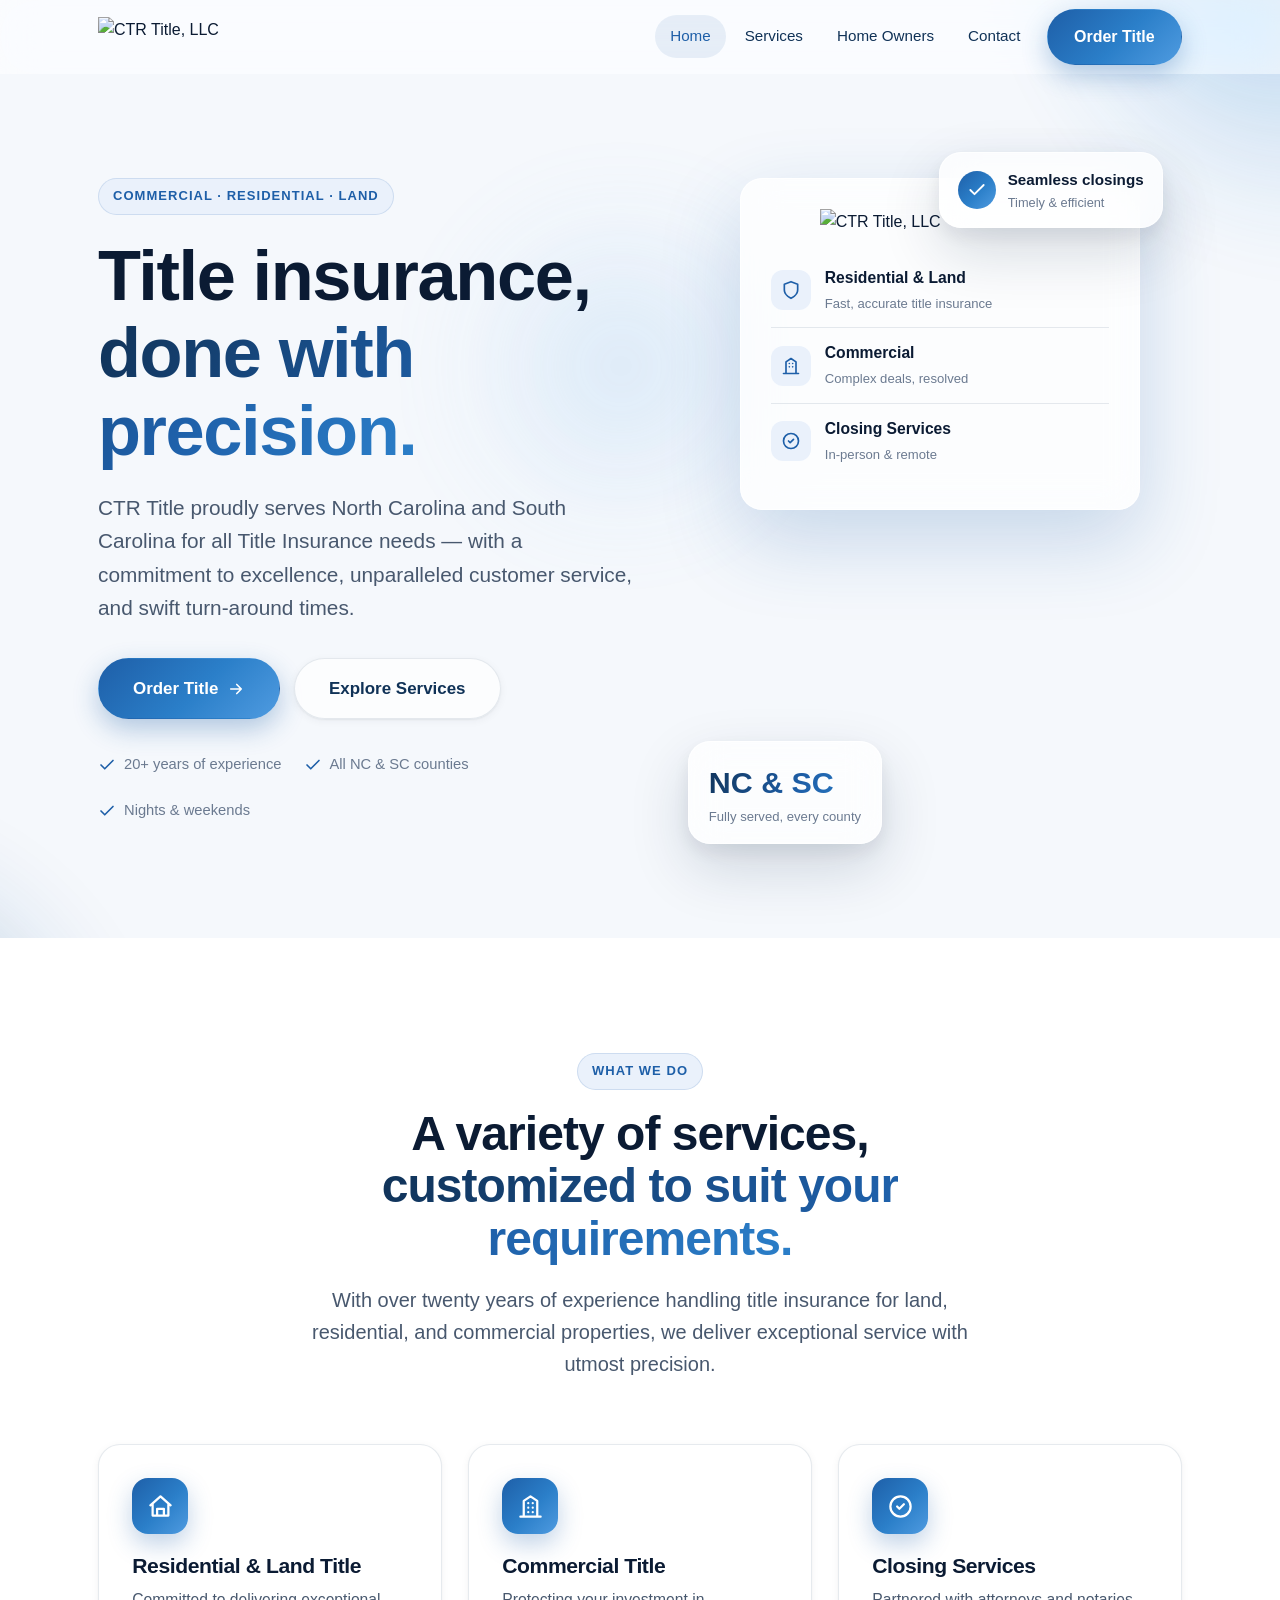
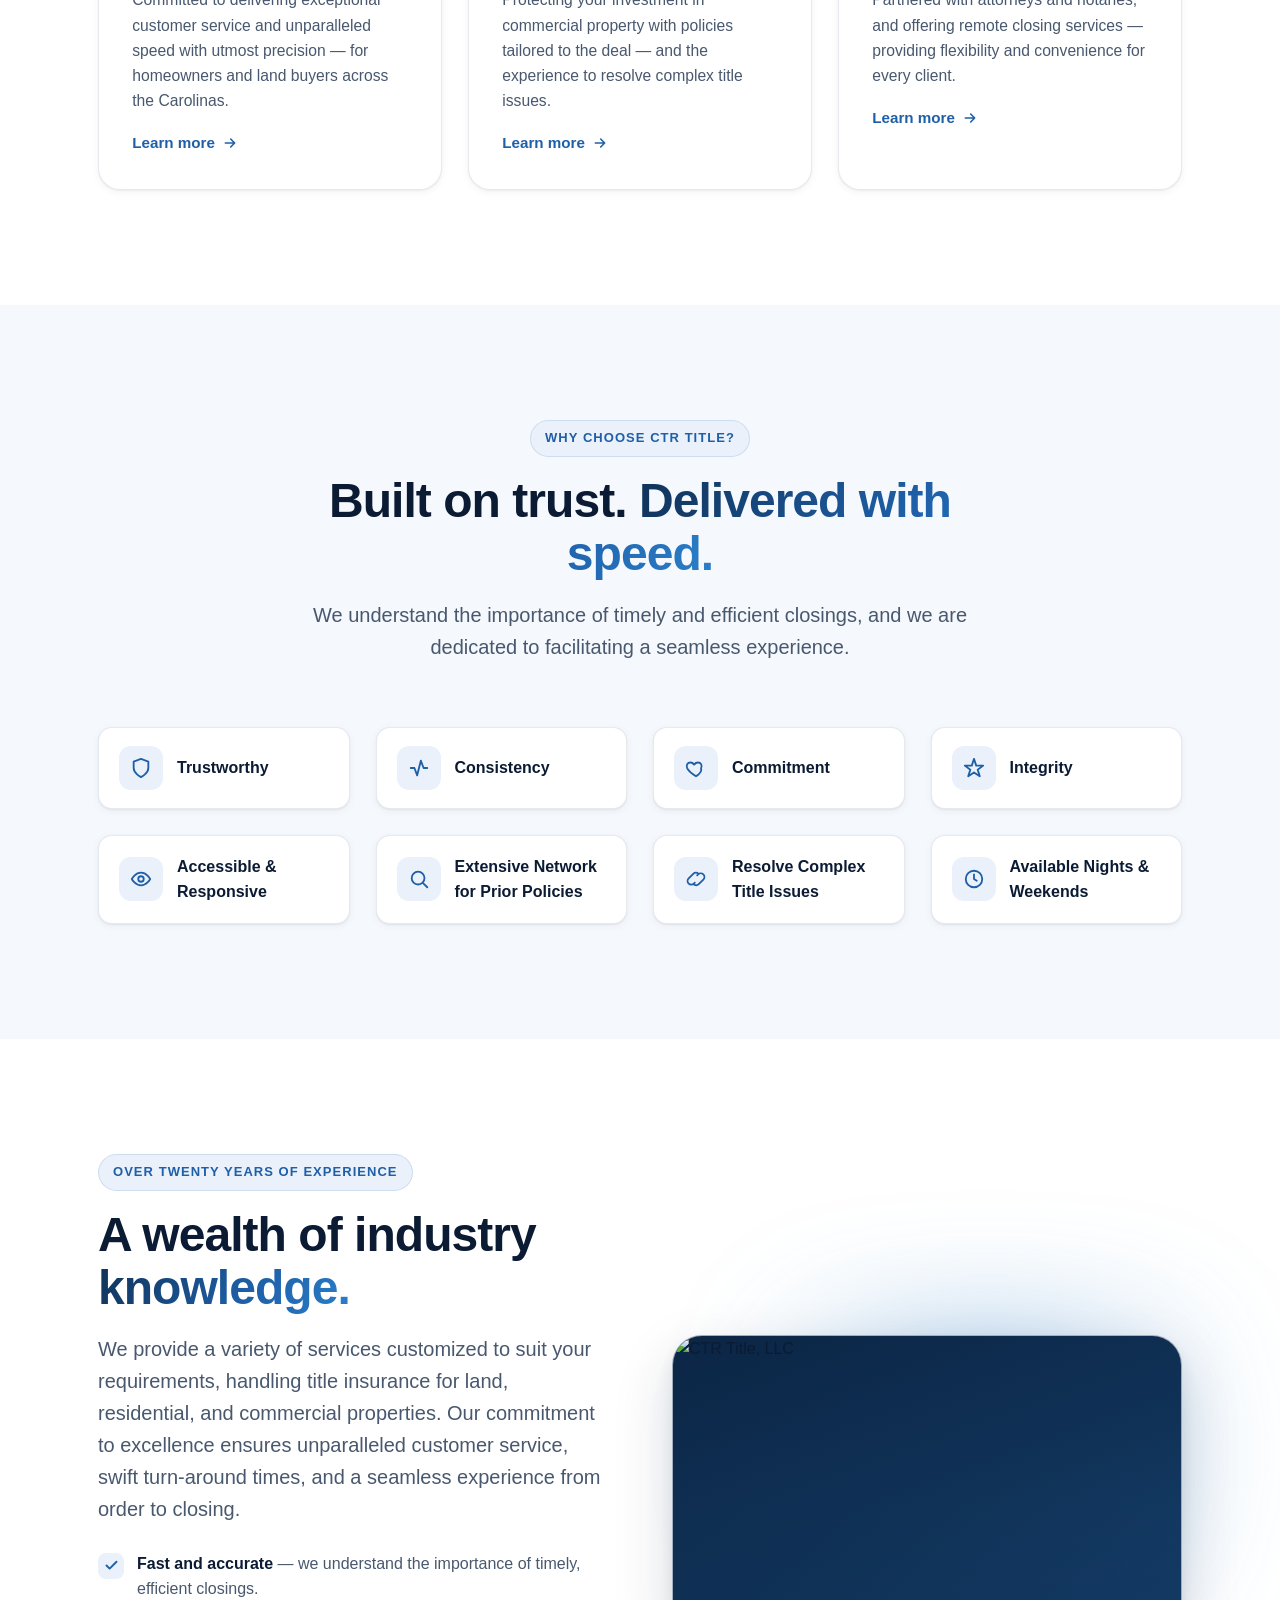
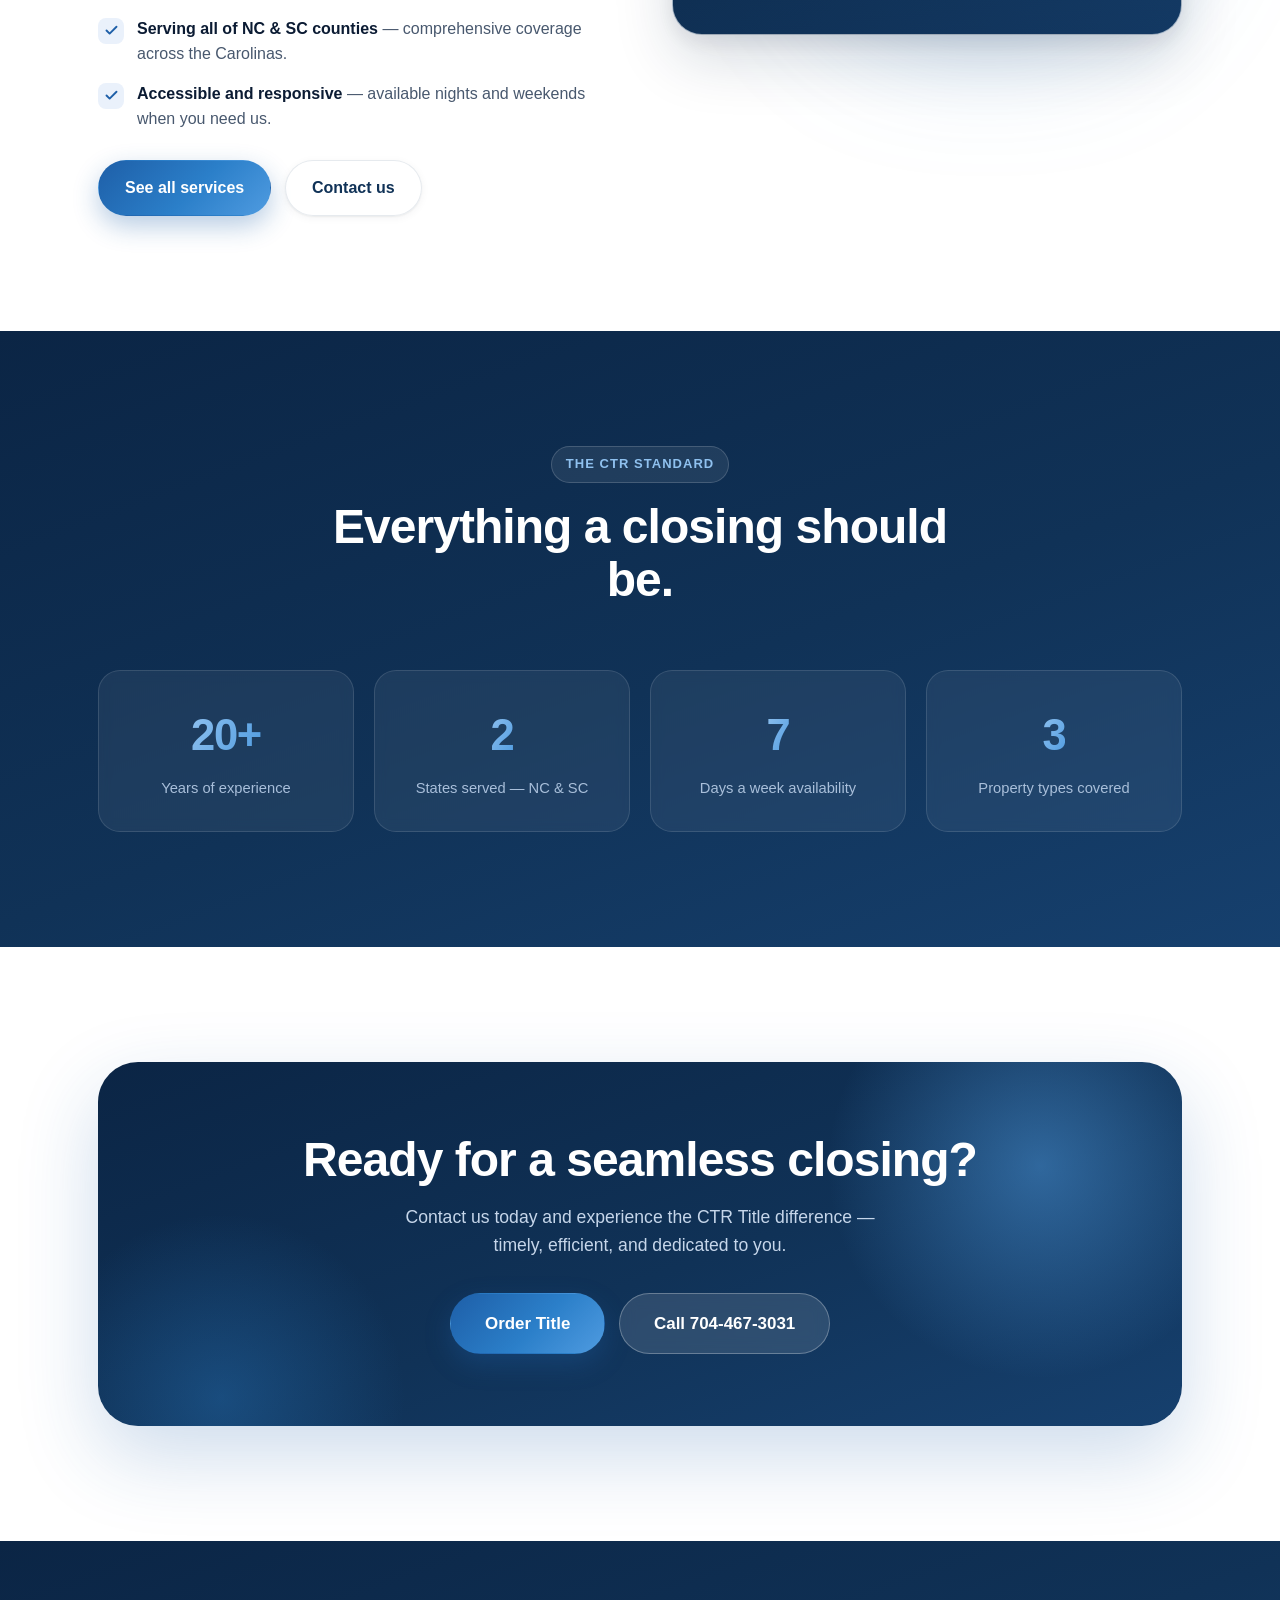
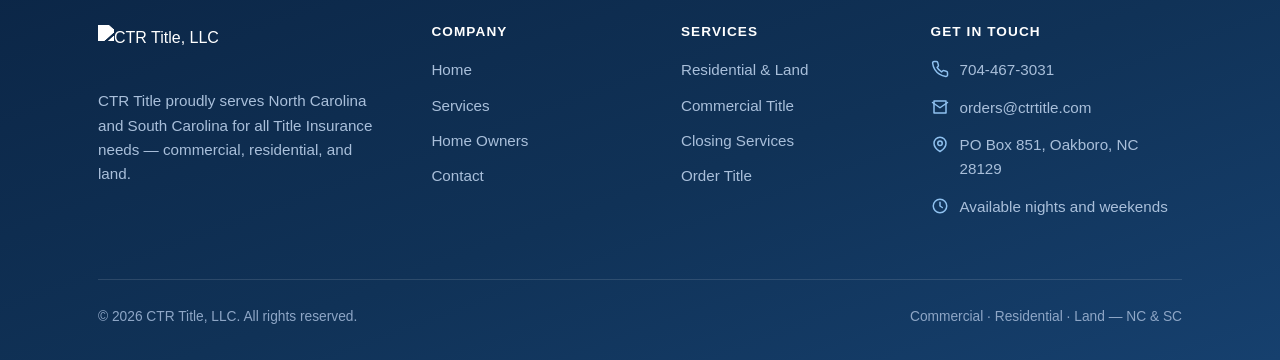
==== index.html @ 590dc1bf "Modern rebuild of CTR Title website — Apple aesthetic, floating dynamic cards" ====
<!DOCTYPE html>
<html lang="en">
<head>
  <meta charset="UTF-8" />
  <meta name="viewport" content="width=device-width, initial-scale=1.0" />
  <title>CTR Title, LLC — Title Insurance for the Carolinas | NC & SC</title>
  <meta name="description" content="CTR Title proudly serves North Carolina and South Carolina for all Title Insurance needs — commercial, residential, and land. Over twenty years of experience, fast and accurate closings." />
  <meta property="og:title" content="CTR Title, LLC — Title Insurance for the Carolinas" />
  <meta property="og:description" content="Commercial, Residential & Land title insurance across NC and SC. Fast, accurate, and available nights and weekends." />
  <link rel="preconnect" href="https://static.wixstatic.com" />
  <link rel="stylesheet" href="assets/css/styles.css" />
  <noscript><style>.reveal{opacity:1!important;transform:none!important}</style></noscript>
  <link rel="icon" href="https://static.wixstatic.com/media/38906d_50b70a878aef4622a2319c4c65500012~mv2.png/v1/crop/x_24,y_0,w_5427,h_2516/fill/w_64,h_64,al_c,q_85,enc_avif,quality_auto/Logo_TRANSPARENT.png" />
</head>
<body>

  <!-- ===== NAV ===== -->
  <header class="nav" id="nav">
    <div class="nav__inner">
      <a class="nav__logo" href="index.html" aria-label="CTR Title home">
        <img src="https://static.wixstatic.com/media/38906d_50b70a878aef4622a2319c4c65500012~mv2.png/v1/crop/x_24,y_0,w_5427,h_2516/fill/w_383,h_177,al_c,q_85,usm_0.66_1.00_0.01,enc_avif,quality_auto/Logo_TRANSPARENT.png" alt="CTR Title, LLC" />
      </a>
      <nav class="nav__links" aria-label="Primary">
        <a class="nav__link active" href="index.html">Home</a>
        <a class="nav__link" href="services.html">Services</a>
        <a class="nav__link" href="home-owners.html">Home Owners</a>
        <a class="nav__link" href="contact.html">Contact</a>
        <a class="btn btn-primary nav__cta" href="contact.html#order">Order Title</a>
      </nav>
      <button class="nav__toggle" aria-label="Menu" aria-expanded="false"><span></span></button>
    </div>
  </header>

  <main>
    <!-- ===== HERO ===== -->
    <section class="hero">
      <div class="hero__bg"></div>
      <div class="hero__mesh"><span class="blob blob--1"></span><span class="blob blob--2"></span><span class="blob blob--3"></span></div>
      <div class="container">
        <div class="hero__grid">
          <div class="hero__content reveal in">
            <span class="eyebrow">Commercial · Residential · Land</span>
            <h1>Title insurance,<br /><span class="gradient-text">done with precision.</span></h1>
            <p class="hero__sub">CTR Title proudly serves North Carolina and South Carolina for all Title Insurance needs — with a commitment to excellence, unparalleled customer service, and swift turn-around times.</p>
            <div class="hero__actions">
              <a class="btn btn-primary btn-lg" href="contact.html#order">Order Title
                <svg class="ico" viewBox="0 0 24 24" fill="none" stroke="currentColor" stroke-width="2.2" stroke-linecap="round" stroke-linejoin="round"><path d="M5 12h14M13 6l6 6-6 6"/></svg>
              </a>
              <a class="btn btn-ghost btn-lg" href="services.html">Explore Services</a>
            </div>
            <div class="hero__trust">
              <span><svg viewBox="0 0 24 24" width="18" height="18" fill="none" stroke="#1e5fa8" stroke-width="2.2" stroke-linecap="round" stroke-linejoin="round"><path d="M20 6 9 17l-5-5"/></svg> 20+ years of experience</span>
              <span><svg viewBox="0 0 24 24" width="18" height="18" fill="none" stroke="#1e5fa8" stroke-width="2.2" stroke-linecap="round" stroke-linejoin="round"><path d="M20 6 9 17l-5-5"/></svg> All NC &amp; SC counties</span>
              <span><svg viewBox="0 0 24 24" width="18" height="18" fill="none" stroke="#1e5fa8" stroke-width="2.2" stroke-linecap="round" stroke-linejoin="round"><path d="M20 6 9 17l-5-5"/></svg> Nights &amp; weekends</span>
            </div>
          </div>

          <div class="hero__visual reveal in" data-delay="2">
            <div class="float-card float-card--main">
              <img class="float-card__logo" src="https://static.wixstatic.com/media/38906d_50b70a878aef4622a2319c4c65500012~mv2.png/v1/crop/x_24,y_0,w_5427,h_2516/fill/w_600,h_278,al_c,q_90,usm_0.66_1.00_0.01,enc_avif,quality_auto/Logo_TRANSPARENT.png" alt="CTR Title, LLC" />
              <div class="float-card__row">
                <span class="ic"><svg viewBox="0 0 24 24" fill="none" stroke="currentColor" stroke-width="2" stroke-linecap="round" stroke-linejoin="round"><path d="M12 22s8-4 8-10V5l-8-3-8 3v7c0 6 8 10 8 10z"/></svg></span>
                <div><b>Residential &amp; Land</b><small>Fast, accurate title insurance</small></div>
              </div>
              <div class="float-card__row">
                <span class="ic"><svg viewBox="0 0 24 24" fill="none" stroke="currentColor" stroke-width="2" stroke-linecap="round" stroke-linejoin="round"><path d="M3 21h18M6 21V7l6-4 6 4v14M10 9h.01M14 9h.01M10 13h.01M14 13h.01"/></svg></span>
                <div><b>Commercial</b><small>Complex deals, resolved</small></div>
              </div>
              <div class="float-card__row">
                <span class="ic"><svg viewBox="0 0 24 24" fill="none" stroke="currentColor" stroke-width="2" stroke-linecap="round" stroke-linejoin="round"><path d="M9 12l2 2 4-4M12 3a9 9 0 100 18 9 9 0 000-18z"/></svg></span>
                <div><b>Closing Services</b><small>In-person &amp; remote</small></div>
              </div>
            </div>
            <div class="float-card float-card--badge">
              <span class="badge-dot"><svg viewBox="0 0 24 24" fill="none" stroke="currentColor" stroke-width="2.2" stroke-linecap="round" stroke-linejoin="round"><path d="M20 6 9 17l-5-5"/></svg></span>
              <div><b>Seamless closings</b><small>Timely &amp; efficient</small></div>
            </div>
            <div class="float-card float-card--stat">
              <div class="stat-num">NC &amp; SC</div>
              <div class="stat-lbl">Fully served, every county</div>
            </div>
          </div>
        </div>
      </div>
    </section>

    <!-- ===== SERVICES PREVIEW ===== -->
    <section class="section" id="services">
      <div class="container">
        <div class="sec-head reveal">
          <span class="eyebrow">What we do</span>
          <h2 class="h-section">A variety of services, <span class="gradient-text">customized to suit your requirements.</span></h2>
          <p class="lede center" style="margin-inline:auto;">With over twenty years of experience handling title insurance for land, residential, and commercial properties, we deliver exceptional service with utmost precision.</p>
        </div>

        <div class="grid grid-3">
          <article class="card reveal" data-delay="1">
            <div class="card__icon"><svg viewBox="0 0 24 24" fill="none" stroke="currentColor" stroke-width="2" stroke-linecap="round" stroke-linejoin="round"><path d="M3 11l9-8 9 8M5 10v10h14V10M9 20v-6h6v6"/></svg></div>
            <h3>Residential &amp; Land Title</h3>
            <p>Committed to delivering exceptional customer service and unparalleled speed with utmost precision — for homeowners and land buyers across the Carolinas.</p>
            <a class="card__link" href="services.html#residential">Learn more <svg viewBox="0 0 24 24" fill="none" stroke="currentColor" stroke-width="2.4" stroke-linecap="round" stroke-linejoin="round"><path d="M5 12h14M13 6l6 6-6 6"/></svg></a>
          </article>

          <article class="card reveal" data-delay="2">
            <div class="card__icon"><svg viewBox="0 0 24 24" fill="none" stroke="currentColor" stroke-width="2" stroke-linecap="round" stroke-linejoin="round"><path d="M3 21h18M6 21V7l6-4 6 4v14M10 9h.01M14 9h.01M10 13h.01M14 13h.01M10 17h.01M14 17h.01"/></svg></div>
            <h3>Commercial Title</h3>
            <p>Protecting your investment in commercial property with policies tailored to the deal — and the experience to resolve complex title issues.</p>
            <a class="card__link" href="services.html#commercial">Learn more <svg viewBox="0 0 24 24" fill="none" stroke="currentColor" stroke-width="2.4" stroke-linecap="round" stroke-linejoin="round"><path d="M5 12h14M13 6l6 6-6 6"/></svg></a>
          </article>

          <article class="card reveal" data-delay="3">
            <div class="card__icon"><svg viewBox="0 0 24 24" fill="none" stroke="currentColor" stroke-width="2" stroke-linecap="round" stroke-linejoin="round"><path d="M9 12l2 2 4-4M12 3a9 9 0 100 18 9 9 0 000-18z"/></svg></div>
            <h3>Closing Services</h3>
            <p>Partnered with attorneys and notaries, and offering remote closing services — providing flexibility and convenience for every client.</p>
            <a class="card__link" href="services.html#closing">Learn more <svg viewBox="0 0 24 24" fill="none" stroke="currentColor" stroke-width="2.4" stroke-linecap="round" stroke-linejoin="round"><path d="M5 12h14M13 6l6 6-6 6"/></svg></a>
          </article>
        </div>
      </div>
    </section>

    <!-- ===== WHY CHOOSE ===== -->
    <section class="section section--tint">
      <div class="container">
        <div class="sec-head reveal">
          <span class="eyebrow">Why choose CTR Title?</span>
          <h2 class="h-section">Built on trust. <span class="gradient-text">Delivered with speed.</span></h2>
          <p class="lede center" style="margin-inline:auto;">We understand the importance of timely and efficient closings, and we are dedicated to facilitating a seamless experience.</p>
        </div>

        <div class="grid grid-4">
          <div class="chip reveal" data-delay="1"><span class="ic"><svg viewBox="0 0 24 24" fill="none" stroke="currentColor" stroke-width="2" stroke-linecap="round" stroke-linejoin="round"><path d="M12 22s8-4 8-10V5l-8-3-8 3v7c0 6 8 10 8 10z"/></svg></span><b>Trustworthy</b></div>
          <div class="chip reveal" data-delay="1"><span class="ic"><svg viewBox="0 0 24 24" fill="none" stroke="currentColor" stroke-width="2" stroke-linecap="round" stroke-linejoin="round"><path d="M3 12h4l3 8 4-16 3 8h4"/></svg></span><b>Consistency</b></div>
          <div class="chip reveal" data-delay="2"><span class="ic"><svg viewBox="0 0 24 24" fill="none" stroke="currentColor" stroke-width="2" stroke-linecap="round" stroke-linejoin="round"><path d="M12 21s-7-4.35-9.5-8.5C.9 9.5 2.4 6 6 6c2 0 3.2 1.2 4 2.3C10.8 7.2 12 6 14 6c3.6 0 5.1 3.5 3.5 6.5C19 16.65 12 21 12 21z"/></svg></span><b>Commitment</b></div>
          <div class="chip reveal" data-delay="2"><span class="ic"><svg viewBox="0 0 24 24" fill="none" stroke="currentColor" stroke-width="2" stroke-linecap="round" stroke-linejoin="round"><path d="M12 2l2.4 7.4H22l-6 4.4 2.3 7.2L12 16.8 5.7 21l2.3-7.2-6-4.4h7.6z"/></svg></span><b>Integrity</b></div>
          <div class="chip reveal" data-delay="1"><span class="ic"><svg viewBox="0 0 24 24" fill="none" stroke="currentColor" stroke-width="2" stroke-linecap="round" stroke-linejoin="round"><path d="M22 12s-3.5 7-10 7-10-7-10-7 3.5-7 10-7 10 7 10 7z"/><circle cx="12" cy="12" r="3"/></svg></span><b>Accessible &amp; Responsive</b></div>
          <div class="chip reveal" data-delay="2"><span class="ic"><svg viewBox="0 0 24 24" fill="none" stroke="currentColor" stroke-width="2" stroke-linecap="round" stroke-linejoin="round"><circle cx="11" cy="11" r="7"/><path d="M21 21l-4.3-4.3"/></svg></span><b>Extensive Network for Prior Policies</b></div>
          <div class="chip reveal" data-delay="3"><span class="ic"><svg viewBox="0 0 24 24" fill="none" stroke="currentColor" stroke-width="2" stroke-linecap="round" stroke-linejoin="round"><path d="M14.7 6.3a4 4 0 00-5.7 0L4 11.3a4 4 0 005.7 5.7l1-1M9.3 17.7a4 4 0 005.7 0l5-5a4 4 0 00-5.7-5.7l-1 1"/></svg></span><b>Resolve Complex Title Issues</b></div>
          <div class="chip reveal" data-delay="3"><span class="ic"><svg viewBox="0 0 24 24" fill="none" stroke="currentColor" stroke-width="2" stroke-linecap="round" stroke-linejoin="round"><circle cx="12" cy="12" r="9"/><path d="M12 7v5l3 2"/></svg></span><b>Available Nights &amp; Weekends</b></div>
        </div>
      </div>
    </section>

    <!-- ===== EXPERIENCE SPLIT ===== -->
    <section class="section">
      <div class="container">
        <div class="split">
          <div class="split__content reveal">
            <span class="eyebrow">Over twenty years of experience</span>
            <h2 class="h-section" style="margin-top:18px;">A wealth of industry <span class="gradient-text">knowledge.</span></h2>
            <p class="lede" style="margin-top:18px;">We provide a variety of services customized to suit your requirements, handling title insurance for land, residential, and commercial properties. Our commitment to excellence ensures unparalleled customer service, swift turn-around times, and a seamless experience from order to closing.</p>
            <ul class="feature-list">
              <li><span class="tick"><svg viewBox="0 0 24 24" fill="none" stroke="currentColor" stroke-width="3" stroke-linecap="round" stroke-linejoin="round"><path d="M20 6 9 17l-5-5"/></svg></span><span><b>Fast and accurate</b> — we understand the importance of timely, efficient closings.</span></li>
              <li><span class="tick"><svg viewBox="0 0 24 24" fill="none" stroke="currentColor" stroke-width="3" stroke-linecap="round" stroke-linejoin="round"><path d="M20 6 9 17l-5-5"/></svg></span><span><b>Serving all of NC &amp; SC counties</b> — comprehensive coverage across the Carolinas.</span></li>
              <li><span class="tick"><svg viewBox="0 0 24 24" fill="none" stroke="currentColor" stroke-width="3" stroke-linecap="round" stroke-linejoin="round"><path d="M20 6 9 17l-5-5"/></svg></span><span><b>Accessible and responsive</b> — available nights and weekends when you need us.</span></li>
            </ul>
            <div class="hero__actions" style="margin-top:28px;">
              <a class="btn btn-primary" href="services.html">See all services</a>
              <a class="btn btn-ghost" href="contact.html">Contact us</a>
            </div>
          </div>
          <div class="split__media reveal" data-delay="2">
            <span class="media-glow"></span>
            <div class="media-frame">
              <img src="https://static.wixstatic.com/media/38906d_45d6a833ea03443b9d990a8936c2ddae~mv2.jpg/v1/fill/w_900,h_640,al_c,q_85,usm_0.66_1.00_0.01,enc_avif,quality_auto/CRT%20(Letter)_edited.jpg" alt="CTR Title, LLC" loading="lazy" />
            </div>
          </div>
        </div>
      </div>
    </section>

    <!-- ===== STATS (navy) ===== -->
    <section class="section section--navy">
      <div class="container">
        <div class="sec-head reveal" style="max-width:640px;">
          <span class="eyebrow">The CTR standard</span>
          <h2 class="h-section" style="color:#fff;">Everything a closing should be.</h2>
        </div>
        <div class="stats">
          <div class="stat reveal" data-delay="1"><div class="n"><span class="accent">20+</span></div><div class="l">Years of experience</div></div>
          <div class="stat reveal" data-delay="2"><div class="n"><span class="accent">2</span></div><div class="l">States served — NC &amp; SC</div></div>
          <div class="stat reveal" data-delay="3"><div class="n"><span class="accent">7</span></div><div class="l">Days a week availability</div></div>
          <div class="stat reveal" data-delay="4"><div class="n"><span class="accent">3</span></div><div class="l">Property types covered</div></div>
        </div>
      </div>
    </section>

    <!-- ===== CTA ===== -->
    <section class="section cta-band">
      <div class="container">
        <div class="cta-inner reveal">
          <h2>Ready for a seamless closing?</h2>
          <p>Contact us today and experience the CTR Title difference — timely, efficient, and dedicated to you.</p>
          <div class="hero__actions">
            <a class="btn btn-primary btn-lg" href="contact.html#order">Order Title</a>
            <a class="btn btn-light btn-lg" href="tel:7044673031">Call 704-467-3031</a>
          </div>
        </div>
      </div>
    </section>
  </main>

  <!-- ===== FOOTER ===== -->
  <footer class="footer">
    <div class="container">
      <div class="footer__grid">
        <div>
          <div class="footer__logo"><img src="https://static.wixstatic.com/media/38906d_50b70a878aef4622a2319c4c65500012~mv2.png/v1/crop/x_24,y_0,w_5427,h_2516/fill/w_383,h_177,al_c,q_85,usm_0.66_1.00_0.01,enc_avif,quality_auto/Logo_TRANSPARENT.png" alt="CTR Title, LLC" /></div>
          <p>CTR Title proudly serves North Carolina and South Carolina for all Title Insurance needs — commercial, residential, and land.</p>
        </div>
        <div>
          <h4>Company</h4>
          <div class="footer__links">
            <a href="index.html">Home</a>
            <a href="services.html">Services</a>
            <a href="home-owners.html">Home Owners</a>
            <a href="contact.html">Contact</a>
          </div>
        </div>
        <div>
          <h4>Services</h4>
          <div class="footer__links">
            <a href="services.html#residential">Residential &amp; Land</a>
            <a href="services.html#commercial">Commercial Title</a>
            <a href="services.html#closing">Closing Services</a>
            <a href="contact.html#order">Order Title</a>
          </div>
        </div>
        <div>
          <h4>Get in touch</h4>
          <div class="footer__contact">
            <a href="tel:7044673031"><svg viewBox="0 0 24 24" fill="none" stroke="currentColor" stroke-width="2" stroke-linecap="round" stroke-linejoin="round"><path d="M22 16.9v3a2 2 0 01-2.2 2 19.8 19.8 0 01-8.6-3 19.5 19.5 0 01-6-6 19.8 19.8 0 01-3-8.6A2 2 0 014.1 2h3a2 2 0 012 1.7c.1 1 .4 1.9.7 2.8a2 2 0 01-.5 2.1L8.1 9.9a16 16 0 006 6l1.3-1.2a2 2 0 012.1-.5c.9.3 1.8.6 2.8.7a2 2 0 011.7 2z"/></svg> 704-467-3031</a>
            <a href="mailto:orders@ctrtitle.com"><svg viewBox="0 0 24 24" fill="none" stroke="currentColor" stroke-width="2" stroke-linecap="round" stroke-linejoin="round"><path d="M4 4h16v16H4z"/><path d="m22 6-10 7L2 6"/></svg> orders@ctrtitle.com</a>
            <span><svg viewBox="0 0 24 24" fill="none" stroke="currentColor" stroke-width="2" stroke-linecap="round" stroke-linejoin="round"><path d="M12 22s8-4.5 8-11a8 8 0 10-16 0c0 6.5 8 11 8 11z"/><circle cx="12" cy="11" r="3"/></svg> PO Box 851, Oakboro, NC 28129</span>
            <span><svg viewBox="0 0 24 24" fill="none" stroke="currentColor" stroke-width="2" stroke-linecap="round" stroke-linejoin="round"><circle cx="12" cy="12" r="9"/><path d="M12 7v5l3 2"/></svg> Available nights and weekends</span>
          </div>
        </div>
      </div>
      <div class="footer__bottom">
        <span>© <span id="year">2026</span> CTR Title, LLC. All rights reserved.</span>
        <span>Commercial · Residential · Land — NC &amp; SC</span>
      </div>
    </div>
  </footer>

  <script src="assets/js/main.js"></script>
</body>
</html>
---- assets/css/styles.css ----
/* ===================================================================
   CTR Title, LLC — Modern Rebuild
   Design system: Apple-inspired, floating dynamic cards, glassmorphism
   Brand: Navy + Blue (faithful to CTR Title logo)
   =================================================================== */

/* ---------- Design Tokens ---------- */
:root {
  /* Brand palette */
  --navy-900: #081b34;
  --navy-800: #0b2545;
  --navy-700: #103257;
  --navy-600: #16406e;
  --blue-600: #1e5fa8;
  --blue-500: #2b7fc9;
  --blue-400: #4f9be0;
  --blue-300: #8fc1ef;

  --ink: #0b1b33;
  --slate: #48586e;
  --slate-light: #6b7a90;
  --mist: #eaf1fb;
  --cloud: #f5f8fc;
  --white: #ffffff;
  --line: rgba(16, 50, 87, 0.10);

  /* Gradients */
  --grad-brand: linear-gradient(135deg, #1e5fa8 0%, #2b7fc9 55%, #4f9be0 100%);
  --grad-navy: linear-gradient(160deg, #0b2545 0%, #103257 55%, #16406e 100%);
  --grad-text: linear-gradient(120deg, #103257 0%, #1e5fa8 60%, #2b7fc9 100%);

  /* Elevation (soft, Apple-like) */
  --shadow-sm: 0 1px 2px rgba(11, 27, 51, 0.06), 0 2px 8px rgba(11, 27, 51, 0.05);
  --shadow-md: 0 8px 24px rgba(11, 37, 69, 0.10), 0 2px 6px rgba(11, 37, 69, 0.06);
  --shadow-lg: 0 24px 60px rgba(11, 37, 69, 0.16), 0 8px 20px rgba(11, 37, 69, 0.08);
  --shadow-glow: 0 30px 80px rgba(30, 95, 168, 0.22);

  /* Geometry */
  --radius-sm: 14px;
  --radius: 22px;
  --radius-lg: 30px;
  --radius-xl: 40px;

  /* Layout */
  --maxw: 1180px;
  --gutter: clamp(20px, 5vw, 48px);

  /* Type */
  --font-sans: -apple-system, BlinkMacSystemFont, "Inter", "Segoe UI", Roboto,
    Helvetica, Arial, sans-serif;

  --ease: cubic-bezier(0.22, 1, 0.36, 1);
  --nav-h: 74px;
}

/* ---------- Reset ---------- */
*, *::before, *::after { box-sizing: border-box; }
html { scroll-behavior: smooth; -webkit-text-size-adjust: 100%; }
body {
  margin: 0;
  font-family: var(--font-sans);
  color: var(--ink);
  background: var(--white);
  line-height: 1.6;
  -webkit-font-smoothing: antialiased;
  text-rendering: optimizeLegibility;
  overflow-x: hidden;
}
img { max-width: 100%; display: block; }
a { color: inherit; text-decoration: none; }
button { font-family: inherit; cursor: pointer; }
h1, h2, h3, h4 { line-height: 1.1; letter-spacing: -0.02em; margin: 0; color: var(--ink); }
p { margin: 0; }
ul { margin: 0; padding: 0; list-style: none; }

/* ---------- Layout helpers ---------- */
.container { width: 100%; max-width: var(--maxw); margin: 0 auto; padding-inline: var(--gutter); }
.section { padding: clamp(64px, 9vw, 120px) 0; position: relative; }
.section--tint { background: var(--cloud); }
.section--navy { background: var(--grad-navy); color: #eaf1fb; }
.center { text-align: center; }

.eyebrow {
  display: inline-flex; align-items: center; gap: 8px;
  font-size: 13px; font-weight: 600; letter-spacing: 0.08em;
  text-transform: uppercase; color: var(--blue-600);
  background: var(--mist); border: 1px solid rgba(30, 95, 168, 0.14);
  padding: 7px 14px; border-radius: 100px;
}
.section--navy .eyebrow { color: var(--blue-300); background: rgba(255,255,255,0.08); border-color: rgba(255,255,255,0.16); }

.h-display { font-size: clamp(2.4rem, 6vw, 4rem); font-weight: 700; }
.h-section { font-size: clamp(2rem, 4.4vw, 3rem); font-weight: 700; }
.lede { font-size: clamp(1.05rem, 1.6vw, 1.25rem); color: var(--slate); max-width: 60ch; }
.section--navy .lede { color: #c6d6ea; }

.gradient-text {
  background: var(--grad-text); -webkit-background-clip: text;
  background-clip: text; -webkit-text-fill-color: transparent; color: transparent;
}

/* ---------- Buttons ---------- */
.btn {
  display: inline-flex; align-items: center; justify-content: center; gap: 9px;
  font-weight: 600; font-size: 1rem; padding: 14px 26px; border-radius: 100px;
  border: 1px solid transparent; transition: transform .35s var(--ease), box-shadow .35s var(--ease), background .3s, color .3s;
  will-change: transform;
}
.btn:hover { transform: translateY(-2px); }
.btn:active { transform: translateY(0); }
.btn-primary { background: var(--grad-brand); color: #fff; box-shadow: 0 10px 26px rgba(30,95,168,0.32); }
.btn-primary:hover { box-shadow: 0 16px 40px rgba(30,95,168,0.42); }
.btn-ghost { background: rgba(255,255,255,0.7); color: var(--navy-700); border-color: var(--line); box-shadow: var(--shadow-sm); }
.btn-ghost:hover { background: #fff; box-shadow: var(--shadow-md); }
.btn-light { background: rgba(255,255,255,0.12); color: #fff; border-color: rgba(255,255,255,0.28); backdrop-filter: blur(8px); }
.btn-light:hover { background: rgba(255,255,255,0.2); }
.btn-lg { padding: 16px 34px; font-size: 1.06rem; }
.btn .ico { width: 18px; height: 18px; }

/* ---------- Navigation (glassmorphism) ---------- */
.nav {
  position: fixed; top: 0; left: 0; right: 0; z-index: 100;
  height: var(--nav-h); display: flex; align-items: center;
  transition: background .4s var(--ease), box-shadow .4s var(--ease), border-color .4s;
  background: rgba(255,255,255,0.55);
  backdrop-filter: saturate(180%) blur(20px);
  -webkit-backdrop-filter: saturate(180%) blur(20px);
  border-bottom: 1px solid transparent;
}
.nav.scrolled {
  background: rgba(255,255,255,0.82);
  border-bottom-color: var(--line);
  box-shadow: 0 4px 30px rgba(11,37,69,0.06);
}
.nav__inner { width: 100%; max-width: var(--maxw); margin: 0 auto; padding-inline: var(--gutter);
  display: flex; align-items: center; justify-content: space-between; }
.nav__logo { display: flex; align-items: center; gap: 10px; }
.nav__logo img { height: 40px; width: auto; }
.nav__links { display: flex; align-items: center; gap: 4px; }
.nav__link {
  position: relative; font-size: 0.95rem; font-weight: 500; color: var(--navy-700);
  padding: 9px 15px; border-radius: 100px; transition: color .25s, background .25s;
}
.nav__link:hover { color: var(--blue-600); background: rgba(30,95,168,0.07); }
.nav__link.active { color: var(--blue-600); background: rgba(30,95,168,0.09); }
.nav__cta { margin-left: 8px; }
.nav__toggle { display: none; background: none; border: none; width: 42px; height: 42px;
  border-radius: 12px; align-items: center; justify-content: center; }
.nav__toggle span { display: block; width: 22px; height: 2px; background: var(--navy-700);
  border-radius: 2px; position: relative; transition: transform .3s var(--ease), opacity .3s; }
.nav__toggle span::before, .nav__toggle span::after { content: ""; position: absolute; left: 0;
  width: 22px; height: 2px; background: var(--navy-700); border-radius: 2px; transition: transform .3s var(--ease); }
.nav__toggle span::before { top: -7px; }
.nav__toggle span::after { top: 7px; }
body.menu-open .nav__toggle span { background: transparent; }
body.menu-open .nav__toggle span::before { transform: translateY(7px) rotate(45deg); }
body.menu-open .nav__toggle span::after { transform: translateY(-7px) rotate(-45deg); }

/* ---------- Hero ---------- */
.hero { position: relative; padding-top: calc(var(--nav-h) + clamp(48px, 9vw, 104px));
  padding-bottom: clamp(60px, 9vw, 120px); overflow: hidden; }
.hero__bg { position: absolute; inset: 0; z-index: -2; background: var(--cloud); }
.hero__mesh { position: absolute; inset: -20%; z-index: -1; filter: blur(60px); opacity: .9; }
.blob { position: absolute; border-radius: 50%; }
.blob--1 { width: 46vw; height: 46vw; max-width: 620px; max-height: 620px; top: -14%; right: -8%;
  background: radial-gradient(circle at 30% 30%, rgba(79,155,224,0.55), rgba(43,127,201,0.15) 60%, transparent 72%); animation: float1 18s var(--ease) infinite; }
.blob--2 { width: 40vw; height: 40vw; max-width: 520px; max-height: 520px; bottom: -20%; left: -10%;
  background: radial-gradient(circle at 60% 40%, rgba(30,95,168,0.42), rgba(16,50,87,0.12) 60%, transparent 72%); animation: float2 22s var(--ease) infinite; }
.blob--3 { width: 26vw; height: 26vw; max-width: 320px; max-height: 320px; top: 30%; left: 40%;
  background: radial-gradient(circle at 50% 50%, rgba(143,193,239,0.4), transparent 70%); animation: float1 26s var(--ease) infinite reverse; }
@keyframes float1 { 0%,100%{transform:translate(0,0) scale(1)} 50%{transform:translate(-30px,26px) scale(1.06)} }
@keyframes float2 { 0%,100%{transform:translate(0,0) scale(1)} 50%{transform:translate(34px,-22px) scale(1.08)} }

.hero__grid { display: grid; grid-template-columns: 1.05fr 0.95fr; gap: clamp(32px, 5vw, 64px); align-items: center; }
.hero__content { max-width: 640px; }
.hero h1 { font-size: clamp(2.6rem, 6.4vw, 4.4rem); font-weight: 700; margin: 22px 0 0; }
.hero__sub { margin-top: 22px; font-size: clamp(1.08rem, 1.7vw, 1.3rem); color: var(--slate); max-width: 52ch; }
.hero__actions { margin-top: 34px; display: flex; flex-wrap: wrap; gap: 14px; }
.hero__trust { margin-top: 34px; display: flex; flex-wrap: wrap; gap: 22px; align-items: center; color: var(--slate-light); font-size: 0.92rem; }
.hero__trust span { display: inline-flex; align-items: center; gap: 8px; font-weight: 500; }

/* Floating hero card cluster */
.hero__visual { position: relative; height: 100%; min-height: 380px; }
.float-card {
  position: absolute; background: rgba(255,255,255,0.72);
  backdrop-filter: blur(18px); -webkit-backdrop-filter: blur(18px);
  border: 1px solid rgba(255,255,255,0.7); border-radius: var(--radius);
  box-shadow: var(--shadow-lg); padding: 20px 22px;
}
.float-card--main { position: relative; margin: 0 auto; width: min(100%, 400px); padding: 30px;
  box-shadow: var(--shadow-glow); animation: bob 7s var(--ease) infinite; }
.float-card--badge { top: -26px; right: 4%; display: flex; align-items: center; gap: 12px;
  padding: 14px 18px; animation: bob 6s var(--ease) infinite; }
.float-card--stat { bottom: -22px; left: -2%; padding: 16px 20px; animation: bob 8s var(--ease) infinite 1s; }
@keyframes bob { 0%,100%{transform:translateY(0)} 50%{transform:translateY(-12px)} }

.float-card__logo { width: 100%; max-width: 240px; margin: 0 auto 18px; }
.float-card__row { display: flex; align-items: center; gap: 14px; padding: 12px 0; border-bottom: 1px solid var(--line); }
.float-card__row:last-child { border-bottom: none; }
.float-card__row .ic { width: 40px; height: 40px; border-radius: 12px; display: grid; place-items: center;
  background: var(--mist); color: var(--blue-600); flex: none; }
.float-card__row .ic svg { width: 20px; height: 20px; }
.float-card__row b { display: block; font-size: 0.98rem; color: var(--ink); }
.float-card__row small { color: var(--slate-light); font-size: 0.82rem; }
.badge-dot { width: 38px; height: 38px; border-radius: 50%; background: var(--grad-brand);
  display: grid; place-items: center; color: #fff; }
.badge-dot svg { width: 20px; height: 20px; }
.float-card--badge b { font-size: 0.95rem; }
.float-card--badge small { display: block; color: var(--slate-light); font-size: 0.8rem; }
.stat-num { font-size: 1.9rem; font-weight: 700; background: var(--grad-text);
  -webkit-background-clip: text; background-clip: text; -webkit-text-fill-color: transparent; }
.stat-lbl { font-size: 0.82rem; color: var(--slate-light); font-weight: 500; }

/* ---------- Section header ---------- */
.sec-head { max-width: 720px; margin: 0 auto clamp(40px, 6vw, 64px); text-align: center; }
.sec-head .eyebrow { margin-bottom: 18px; }
.sec-head h2 { margin-bottom: 18px; }

/* ---------- Card grid / floating dynamic cards ---------- */
.grid { display: grid; gap: clamp(18px, 2.4vw, 26px); }
.grid-2 { grid-template-columns: repeat(2, 1fr); }
.grid-3 { grid-template-columns: repeat(3, 1fr); }
.grid-4 { grid-template-columns: repeat(4, 1fr); }

.card {
  position: relative; background: var(--white); border: 1px solid var(--line);
  border-radius: var(--radius); padding: clamp(24px, 2.6vw, 34px);
  box-shadow: var(--shadow-sm); overflow: hidden;
  transition: transform .5s var(--ease), box-shadow .5s var(--ease), border-color .5s;
  transform-style: preserve-3d;
}
.card::before {
  content: ""; position: absolute; inset: 0; border-radius: inherit; padding: 1px;
  background: linear-gradient(140deg, rgba(79,155,224,0.5), rgba(255,255,255,0) 45%);
  -webkit-mask: linear-gradient(#000 0 0) content-box, linear-gradient(#000 0 0);
  -webkit-mask-composite: xor; mask-composite: exclude; opacity: 0; transition: opacity .5s;
}
.card::after {
  content: ""; position: absolute; width: 300px; height: 300px; border-radius: 50%;
  background: radial-gradient(circle, rgba(79,155,224,0.16), transparent 65%);
  top: var(--my, 50%); left: var(--mx, 50%); transform: translate(-50%,-50%);
  opacity: 0; transition: opacity .4s; pointer-events: none;
}
.card:hover { transform: translateY(-8px); box-shadow: var(--shadow-lg); border-color: rgba(79,155,224,0.35); }
.card:hover::before { opacity: 1; }
.card:hover::after { opacity: 1; }

.card__icon { width: 56px; height: 56px; border-radius: 16px; display: grid; place-items: center;
  background: var(--grad-brand); color: #fff; margin-bottom: 20px; box-shadow: 0 10px 24px rgba(30,95,168,0.28); }
.card__icon svg { width: 27px; height: 27px; }
.card h3 { font-size: 1.32rem; margin-bottom: 10px; }
.card p { color: var(--slate); font-size: 0.98rem; }
.card__link { margin-top: 18px; display: inline-flex; align-items: center; gap: 7px;
  color: var(--blue-600); font-weight: 600; font-size: 0.95rem; }
.card__link svg { width: 16px; height: 16px; transition: transform .3s var(--ease); }
.card:hover .card__link svg { transform: translateX(4px); }

/* Value chips (Why choose) */
.chip {
  display: flex; align-items: center; gap: 14px; padding: 18px 20px;
  background: var(--white); border: 1px solid var(--line); border-radius: var(--radius-sm);
  box-shadow: var(--shadow-sm); transition: transform .4s var(--ease), box-shadow .4s var(--ease);
}
.chip:hover { transform: translateY(-5px); box-shadow: var(--shadow-md); }
.chip .ic { width: 44px; height: 44px; border-radius: 12px; flex: none; display: grid; place-items: center;
  background: var(--mist); color: var(--blue-600); }
.chip .ic svg { width: 22px; height: 22px; }
.chip b { font-size: 1rem; font-weight: 600; color: var(--ink); }

/* Feature split */
.split { display: grid; grid-template-columns: 1fr 1fr; gap: clamp(32px, 5vw, 68px); align-items: center; }
.split__media { position: relative; }
.media-frame {
  border-radius: var(--radius-lg); overflow: hidden; box-shadow: var(--shadow-lg);
  border: 1px solid rgba(255,255,255,0.6); position: relative;
  background: var(--grad-navy); min-height: 300px;
}
.media-frame img { width: 100%; height: 100%; object-fit: cover; }
.media-frame::after { content: ""; position: absolute; inset: 0;
  background: linear-gradient(180deg, transparent 55%, rgba(11,37,69,0.28)); }
.media-glow { position: absolute; inset: -14% -10% -18% -10%; z-index: -1; filter: blur(50px);
  background: radial-gradient(circle at 60% 40%, rgba(43,127,201,0.4), transparent 62%); }

.feature-list { display: grid; gap: 14px; margin-top: 26px; }
.feature-list li { display: flex; gap: 13px; align-items: flex-start; color: var(--slate); }
.feature-list .tick { width: 26px; height: 26px; border-radius: 8px; flex: none; display: grid; place-items: center;
  background: var(--mist); color: var(--blue-600); margin-top: 2px; }
.feature-list .tick svg { width: 15px; height: 15px; }
.feature-list b { color: var(--ink); font-weight: 600; }
.section--navy .feature-list li { color: #c6d6ea; }
.section--navy .feature-list b { color: #fff; }
.section--navy .feature-list .tick { background: rgba(255,255,255,0.12); color: var(--blue-300); }

/* ---------- CTA band ---------- */
.cta-band { position: relative; overflow: hidden; }
.cta-inner {
  position: relative; border-radius: var(--radius-xl); padding: clamp(40px, 6vw, 72px);
  background: var(--grad-navy); color: #fff; text-align: center; overflow: hidden;
  box-shadow: var(--shadow-glow);
}
.cta-inner::before { content: ""; position: absolute; width: 500px; height: 500px; border-radius: 50%;
  top: -40%; right: -10%; background: radial-gradient(circle, rgba(79,155,224,0.5), transparent 60%); }
.cta-inner::after { content: ""; position: absolute; width: 420px; height: 420px; border-radius: 50%;
  bottom: -50%; left: -8%; background: radial-gradient(circle, rgba(43,127,201,0.35), transparent 62%); }
.cta-inner > * { position: relative; z-index: 1; }
.cta-inner h2 { color: #fff; font-size: clamp(2rem, 4vw, 3rem); }
.cta-inner p { color: #c6d6ea; margin: 16px auto 0; max-width: 52ch; font-size: 1.1rem; }
.cta-inner .hero__actions { justify-content: center; }

/* ---------- Stats strip ---------- */
.stats { display: grid; grid-template-columns: repeat(4, 1fr); gap: 20px; }
.stat {
  text-align: center; padding: 30px 18px; border-radius: var(--radius);
  background: rgba(255,255,255,0.06); border: 1px solid rgba(255,255,255,0.12);
  backdrop-filter: blur(6px);
}
.stat .n { font-size: clamp(2rem, 3.4vw, 2.8rem); font-weight: 700; color: #fff; letter-spacing: -0.03em; }
.stat .n .accent { background: linear-gradient(120deg,#8fc1ef,#4f9be0); -webkit-background-clip: text;
  background-clip: text; -webkit-text-fill-color: transparent; }
.stat .l { margin-top: 6px; color: #a9bfda; font-size: 0.92rem; }

/* ---------- Page hero (interior pages) ---------- */
.page-hero { position: relative; padding-top: calc(var(--nav-h) + clamp(56px, 8vw, 96px));
  padding-bottom: clamp(48px, 7vw, 84px); overflow: hidden; text-align: center; background: var(--cloud); }
.page-hero .blob { opacity: 0.8; }
.page-hero h1 { font-size: clamp(2.4rem, 5.6vw, 3.8rem); font-weight: 700; margin-top: 20px; }
.page-hero p { margin: 20px auto 0; max-width: 60ch; }
.breadcrumb { display: inline-flex; gap: 8px; align-items: center; color: var(--slate-light);
  font-size: 0.88rem; font-weight: 500; }
.breadcrumb a:hover { color: var(--blue-600); }

/* ---------- Accordion ---------- */
.accordion { max-width: 860px; margin: 0 auto; display: grid; gap: 14px; }
.ac-item { background: var(--white); border: 1px solid var(--line); border-radius: var(--radius-sm);
  box-shadow: var(--shadow-sm); overflow: hidden; transition: box-shadow .4s, border-color .4s; }
.ac-item.open { box-shadow: var(--shadow-md); border-color: rgba(79,155,224,0.35); }
.ac-head { width: 100%; text-align: left; background: none; border: none; padding: 22px 24px;
  display: flex; align-items: center; justify-content: space-between; gap: 16px; font-size: 1.1rem;
  font-weight: 600; color: var(--ink); }
.ac-head .plus { width: 30px; height: 30px; border-radius: 50%; flex: none; display: grid; place-items: center;
  background: var(--mist); color: var(--blue-600); transition: transform .4s var(--ease), background .3s; }
.ac-item.open .ac-head .plus { transform: rotate(45deg); background: var(--grad-brand); color: #fff; }
.ac-body { max-height: 0; overflow: hidden; transition: max-height .5s var(--ease); }
.ac-body__inner { padding: 0 24px 24px; color: var(--slate); }

/* ---------- Contact ---------- */
.contact-grid { display: grid; grid-template-columns: 1fr 1.1fr; gap: clamp(28px, 4vw, 52px); align-items: start; }
.info-card { display: flex; gap: 16px; align-items: flex-start; padding: 22px 24px;
  background: var(--white); border: 1px solid var(--line); border-radius: var(--radius);
  box-shadow: var(--shadow-sm); transition: transform .4s var(--ease), box-shadow .4s var(--ease); margin-bottom: 16px; }
.info-card:hover { transform: translateY(-4px); box-shadow: var(--shadow-md); }
.info-card .ic { width: 50px; height: 50px; border-radius: 14px; flex: none; display: grid; place-items: center;
  background: var(--grad-brand); color: #fff; box-shadow: 0 8px 20px rgba(30,95,168,0.26); }
.info-card .ic svg { width: 23px; height: 23px; }
.info-card small { color: var(--slate-light); font-size: 0.82rem; text-transform: uppercase; letter-spacing: 0.06em; font-weight: 600; }
.info-card b { display: block; font-size: 1.12rem; color: var(--ink); margin-top: 3px; }
.info-card a b:hover { color: var(--blue-600); }

.form-card { background: var(--white); border: 1px solid var(--line); border-radius: var(--radius-lg);
  padding: clamp(26px, 3vw, 40px); box-shadow: var(--shadow-lg); }
.field { margin-bottom: 18px; }
.field label { display: block; font-size: 0.9rem; font-weight: 600; color: var(--navy-700); margin-bottom: 8px; }
.field input, .field select, .field textarea {
  width: 100%; padding: 14px 16px; border-radius: var(--radius-sm); border: 1px solid var(--line);
  background: var(--cloud); font-family: inherit; font-size: 1rem; color: var(--ink);
  transition: border-color .25s, box-shadow .25s, background .25s;
}
.field input:focus, .field select:focus, .field textarea:focus {
  outline: none; border-color: var(--blue-400); background: #fff;
  box-shadow: 0 0 0 4px rgba(79,155,224,0.16);
}
.field textarea { resize: vertical; min-height: 130px; }
.field-row { display: grid; grid-template-columns: 1fr 1fr; gap: 16px; }
.form-note { font-size: 0.86rem; color: var(--slate-light); margin-top: 6px; }

/* ---------- Footer ---------- */
.footer { background: var(--grad-navy); color: #c6d6ea; padding: clamp(56px, 7vw, 84px) 0 32px; }
.footer__grid { display: grid; grid-template-columns: 1.4fr 1fr 1fr 1.2fr; gap: 40px; }
.footer__logo img { height: 46px; margin-bottom: 18px; filter: brightness(0) invert(1); }
.footer p { color: #a9bfda; font-size: 0.95rem; max-width: 34ch; }
.footer h4 { color: #fff; font-size: 0.85rem; text-transform: uppercase; letter-spacing: 0.08em; margin-bottom: 18px; }
.footer__links { display: grid; gap: 11px; }
.footer__links a { color: #a9bfda; font-size: 0.95rem; transition: color .25s, padding .25s; }
.footer__links a:hover { color: #fff; padding-left: 4px; }
.footer__contact { display: grid; gap: 13px; }
.footer__contact a, .footer__contact span { display: flex; gap: 11px; align-items: flex-start; color: #a9bfda; font-size: 0.95rem; }
.footer__contact svg { width: 18px; height: 18px; flex: none; margin-top: 2px; color: var(--blue-300); }
.footer__contact a:hover { color: #fff; }
.footer__bottom { margin-top: clamp(40px, 5vw, 60px); padding-top: 26px; border-top: 1px solid rgba(255,255,255,0.12);
  display: flex; flex-wrap: wrap; gap: 12px; justify-content: space-between; align-items: center; color: #8ea6c6; font-size: 0.86rem; }

/* ---------- Scroll reveal ---------- */
.reveal { opacity: 0; transform: translateY(28px); transition: opacity .8s var(--ease), transform .8s var(--ease); }
.reveal.in { opacity: 1; transform: none; }
.reveal[data-delay="1"] { transition-delay: .08s; }
.reveal[data-delay="2"] { transition-delay: .16s; }
.reveal[data-delay="3"] { transition-delay: .24s; }
.reveal[data-delay="4"] { transition-delay: .32s; }

/* ---------- Responsive ---------- */
@media (max-width: 980px) {
  .hero__grid { grid-template-columns: 1fr; }
  .hero__visual { min-height: 320px; margin-top: 20px; }
  .split { grid-template-columns: 1fr; }
  .split--rev .split__media { order: -1; }
  .contact-grid { grid-template-columns: 1fr; }
  .grid-4 { grid-template-columns: repeat(2, 1fr); }
  .stats { grid-template-columns: repeat(2, 1fr); }
  .footer__grid { grid-template-columns: 1fr 1fr; }
}
@media (max-width: 720px) {
  .nav__links { position: fixed; inset: var(--nav-h) 0 auto 0; flex-direction: column; align-items: stretch;
    gap: 6px; padding: 18px var(--gutter) 26px; background: rgba(255,255,255,0.96);
    backdrop-filter: blur(20px); border-bottom: 1px solid var(--line); box-shadow: var(--shadow-md);
    transform: translateY(-120%); opacity: 0; pointer-events: none; transition: transform .4s var(--ease), opacity .3s; }
  body.menu-open .nav__links { transform: translateY(0); opacity: 1; pointer-events: auto; }
  .nav__link { padding: 13px 16px; font-size: 1rem; }
  .nav__cta { margin: 8px 0 0; }
  .nav__toggle { display: flex; }
  .nav__cta.desktop-only { display: none; }
  .grid-2, .grid-3, .grid-4 { grid-template-columns: 1fr; }
  .stats { grid-template-columns: 1fr 1fr; }
  .footer__grid { grid-template-columns: 1fr; }
  .field-row { grid-template-columns: 1fr; }
  .float-card--badge { right: -2%; }
}

@media (prefers-reduced-motion: reduce) {
  * { animation: none !important; scroll-behavior: auto !important; }
  .reveal { opacity: 1; transform: none; }
}
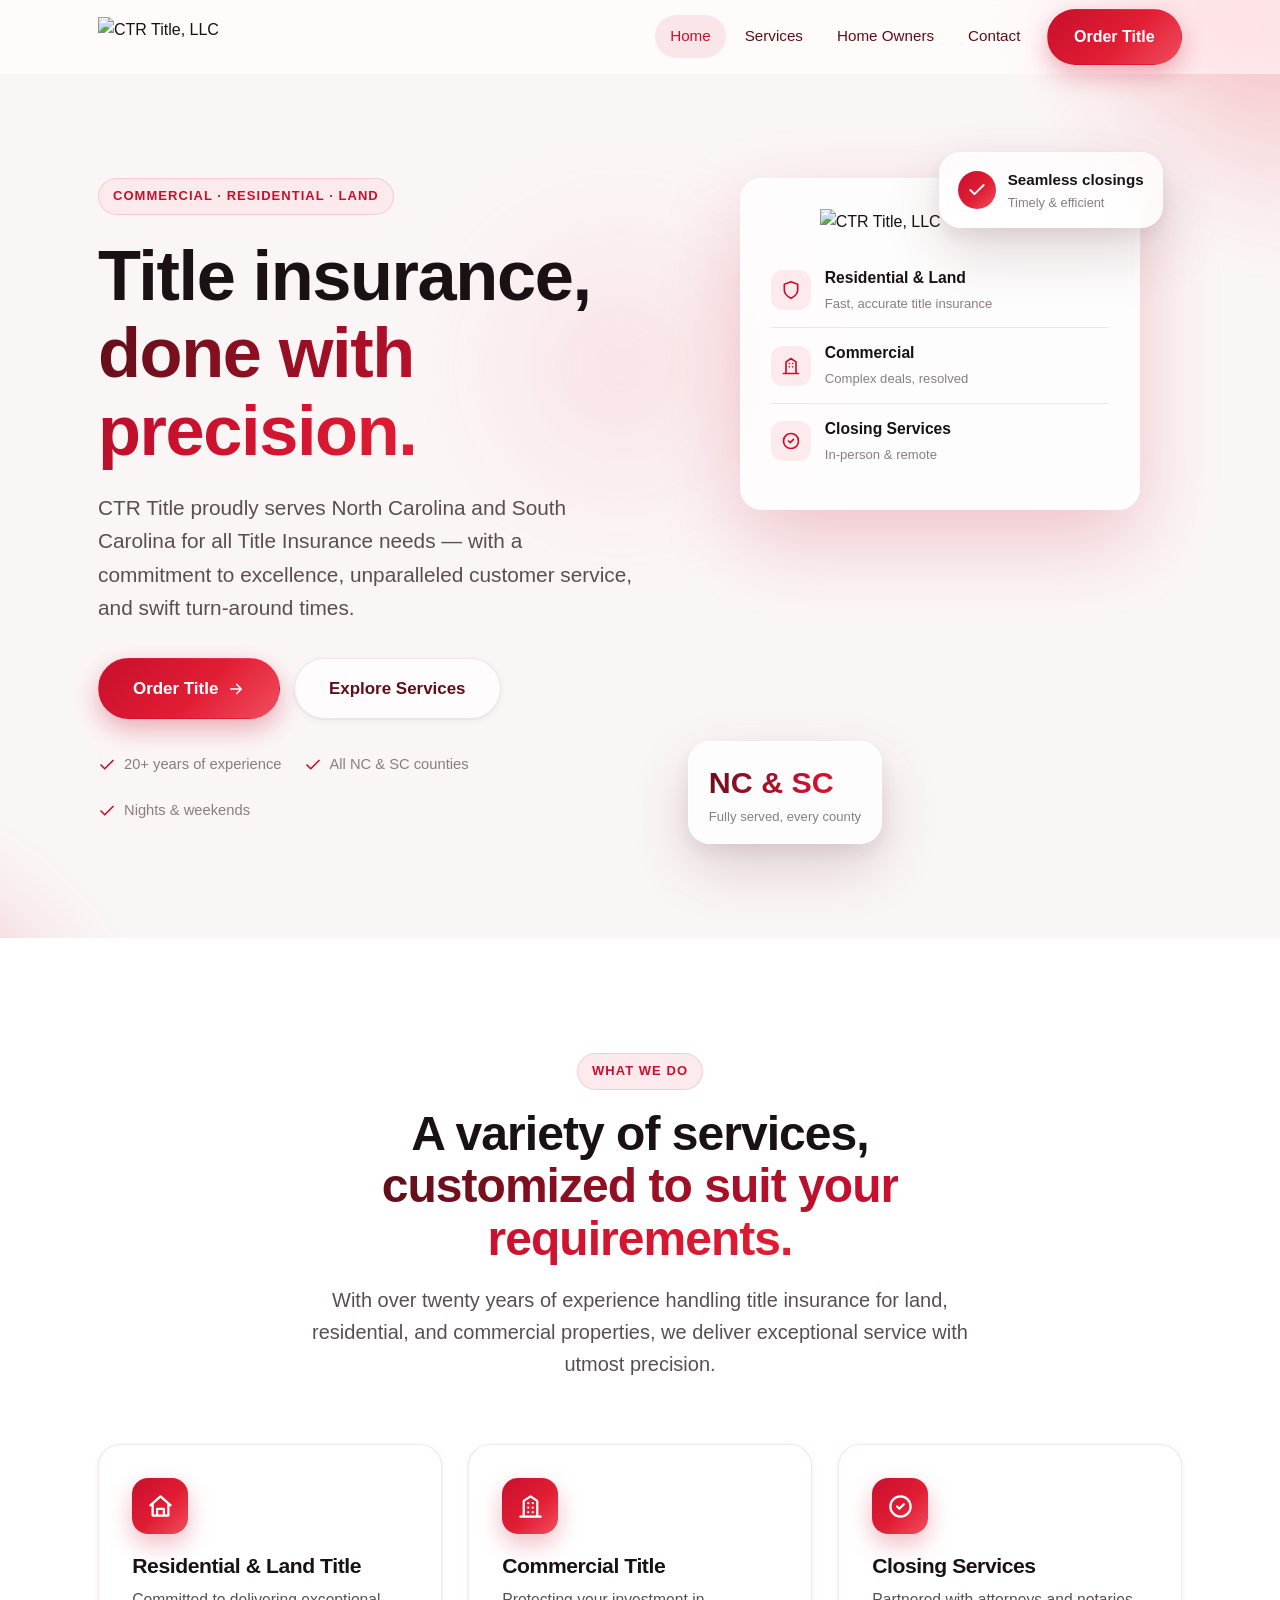
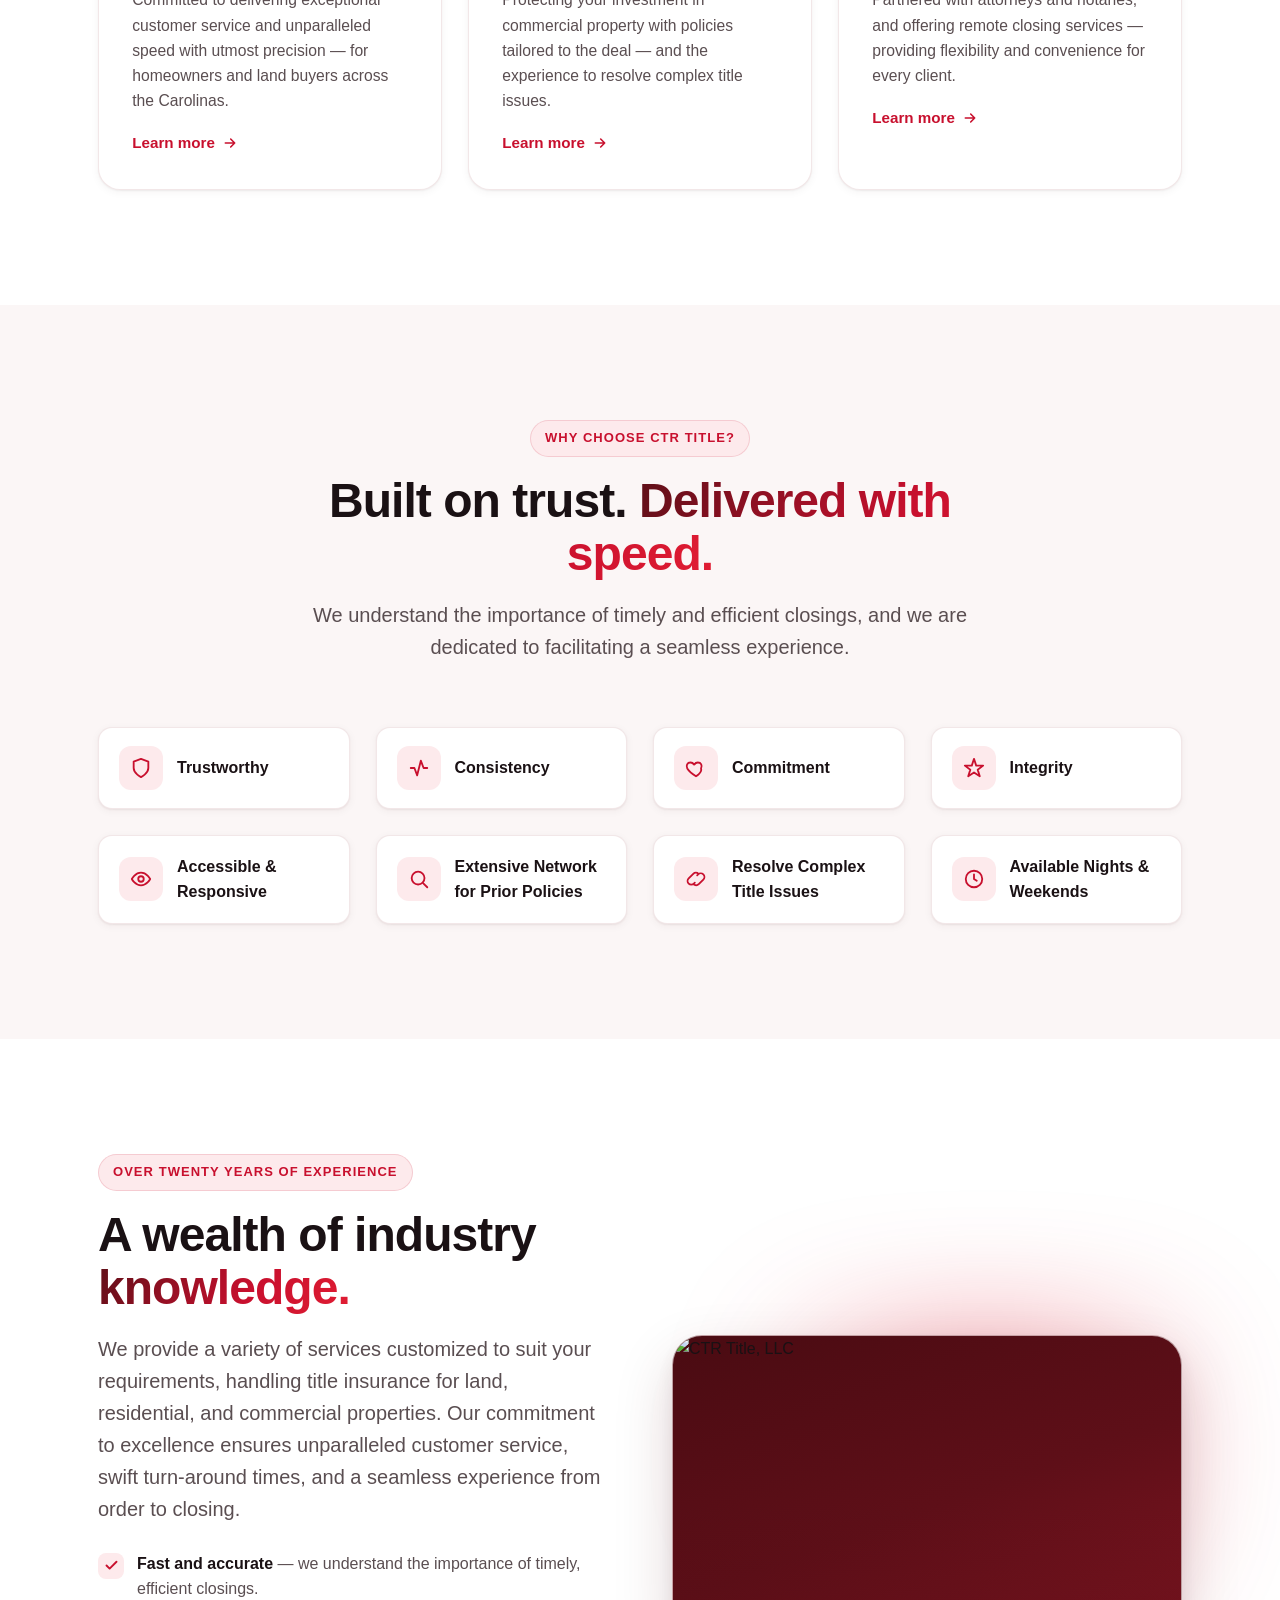
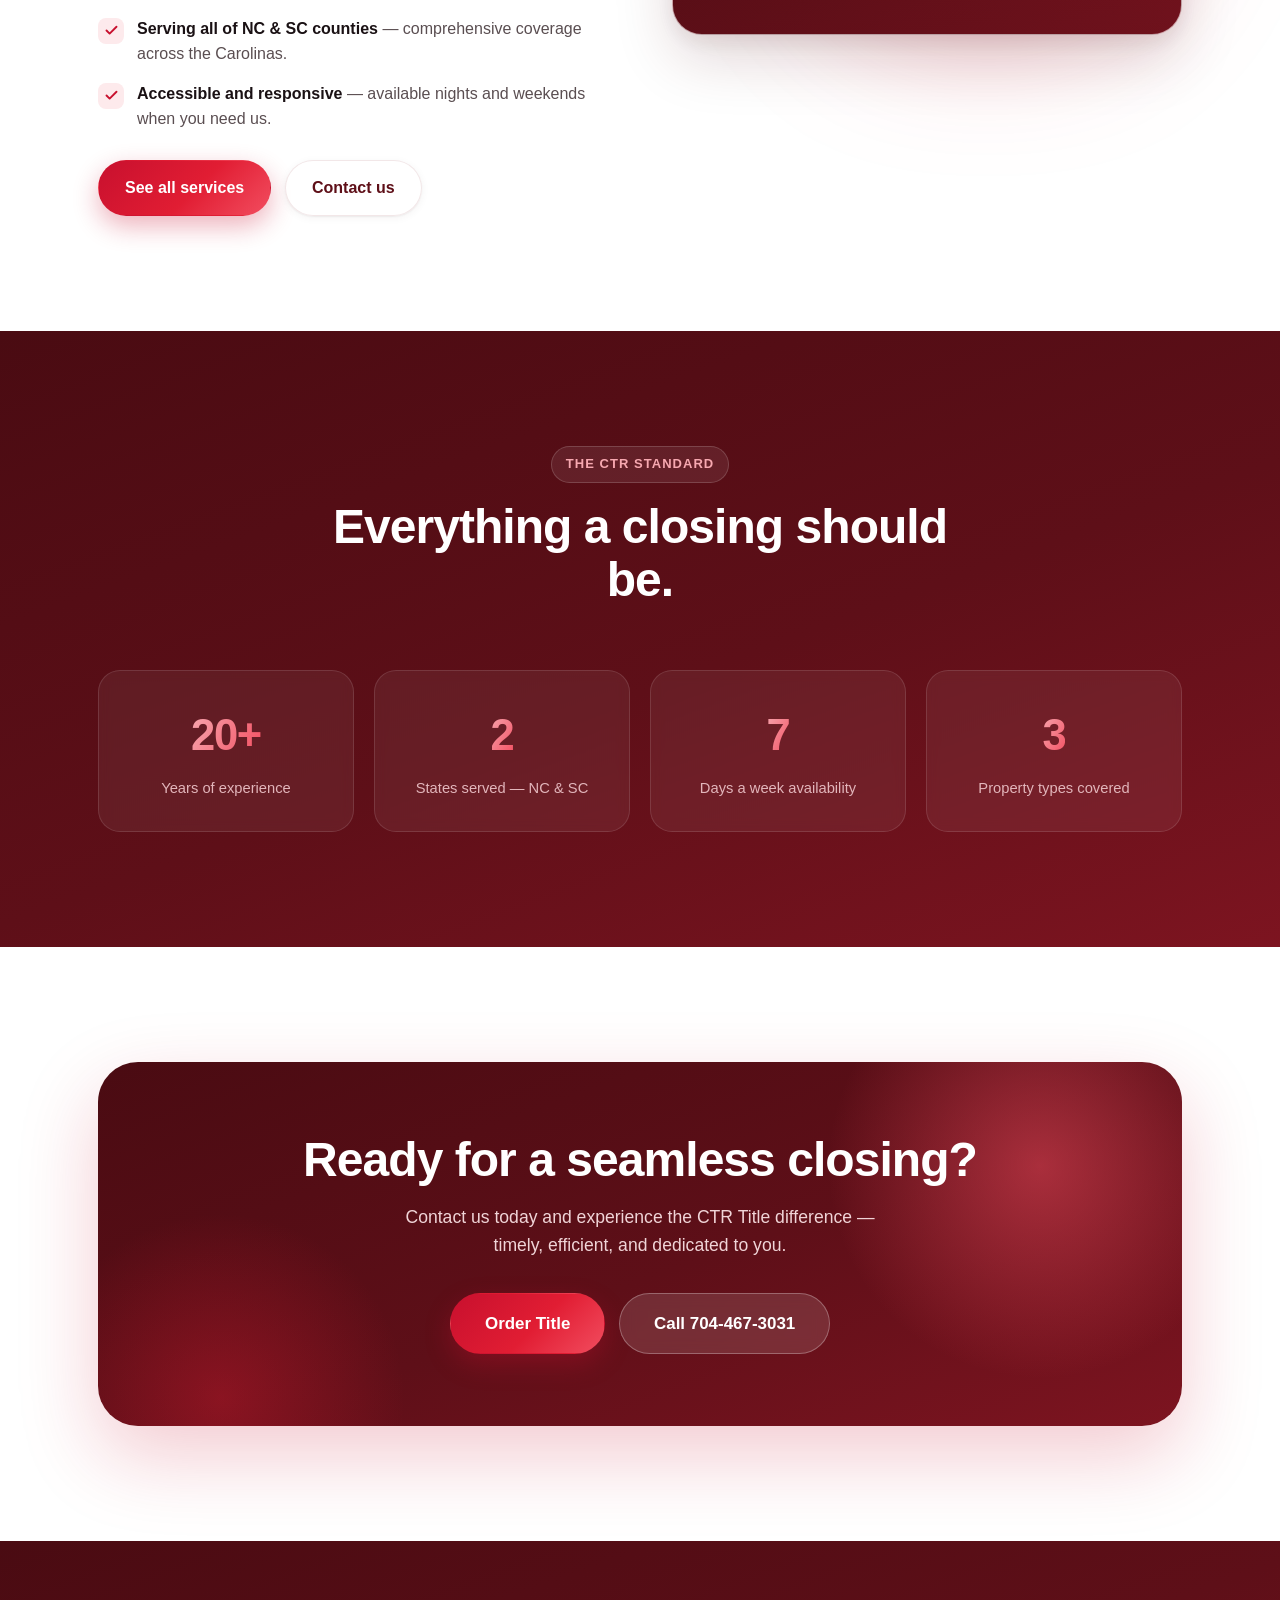
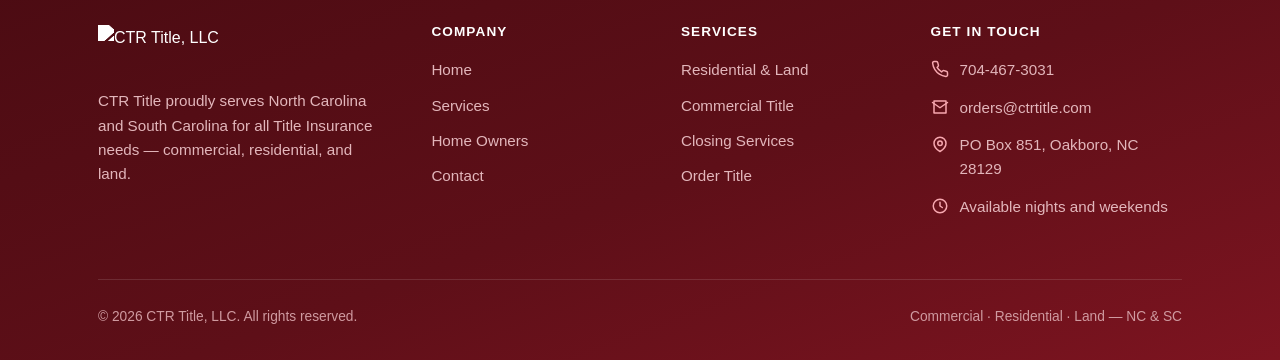
==== commit ded5bf03: "Rebrand palette to CTR red — remove all blue" ====
--- a/index.html
+++ b/index.html
@@ -49,9 +49,9 @@
               <a class="btn btn-ghost btn-lg" href="services.html">Explore Services</a>
             </div>
             <div class="hero__trust">
-              <span><svg viewBox="0 0 24 24" width="18" height="18" fill="none" stroke="#1e5fa8" stroke-width="2.2" stroke-linecap="round" stroke-linejoin="round"><path d="M20 6 9 17l-5-5"/></svg> 20+ years of experience</span>
-              <span><svg viewBox="0 0 24 24" width="18" height="18" fill="none" stroke="#1e5fa8" stroke-width="2.2" stroke-linecap="round" stroke-linejoin="round"><path d="M20 6 9 17l-5-5"/></svg> All NC &amp; SC counties</span>
-              <span><svg viewBox="0 0 24 24" width="18" height="18" fill="none" stroke="#1e5fa8" stroke-width="2.2" stroke-linecap="round" stroke-linejoin="round"><path d="M20 6 9 17l-5-5"/></svg> Nights &amp; weekends</span>
+              <span><svg viewBox="0 0 24 24" width="18" height="18" fill="none" stroke="#c8102e" stroke-width="2.2" stroke-linecap="round" stroke-linejoin="round"><path d="M20 6 9 17l-5-5"/></svg> 20+ years of experience</span>
+              <span><svg viewBox="0 0 24 24" width="18" height="18" fill="none" stroke="#c8102e" stroke-width="2.2" stroke-linecap="round" stroke-linejoin="round"><path d="M20 6 9 17l-5-5"/></svg> All NC &amp; SC counties</span>
+              <span><svg viewBox="0 0 24 24" width="18" height="18" fill="none" stroke="#c8102e" stroke-width="2.2" stroke-linecap="round" stroke-linejoin="round"><path d="M20 6 9 17l-5-5"/></svg> Nights &amp; weekends</span>
             </div>
           </div>
 
--- a/assets/css/styles.css
+++ b/assets/css/styles.css
@@ -1,39 +1,39 @@
 /* ===================================================================
    CTR Title, LLC — Modern Rebuild
    Design system: Apple-inspired, floating dynamic cards, glassmorphism
-   Brand: Navy + Blue (faithful to CTR Title logo)
+   Brand: CTR Red
    =================================================================== */
 
 /* ---------- Design Tokens ---------- */
 :root {
   /* Brand palette */
-  --navy-900: #081b34;
-  --navy-800: #0b2545;
-  --navy-700: #103257;
-  --navy-600: #16406e;
-  --blue-600: #1e5fa8;
-  --blue-500: #2b7fc9;
-  --blue-400: #4f9be0;
-  --blue-300: #8fc1ef;
-
-  --ink: #0b1b33;
-  --slate: #48586e;
-  --slate-light: #6b7a90;
-  --mist: #eaf1fb;
-  --cloud: #f5f8fc;
+  --navy-900: #360810;
+  --navy-800: #4a0b12;
+  --navy-700: #5e0f18;
+  --navy-600: #7d1420;
+  --blue-600: #c8102e;
+  --blue-500: #e11d33;
+  --blue-400: #f24d5f;
+  --blue-300: #f7a8b0;
+
+  --ink: #1a1114;
+  --slate: #5a4e51;
+  --slate-light: #8a7d80;
+  --mist: #fdeaec;
+  --cloud: #fbf6f6;
   --white: #ffffff;
-  --line: rgba(16, 50, 87, 0.10);
+  --line: rgba(125, 20, 32, 0.10);
 
   /* Gradients */
-  --grad-brand: linear-gradient(135deg, #1e5fa8 0%, #2b7fc9 55%, #4f9be0 100%);
-  --grad-navy: linear-gradient(160deg, #0b2545 0%, #103257 55%, #16406e 100%);
-  --grad-text: linear-gradient(120deg, #103257 0%, #1e5fa8 60%, #2b7fc9 100%);
+  --grad-brand: linear-gradient(135deg, #c8102e 0%, #e11d33 55%, #f24d5f 100%);
+  --grad-navy: linear-gradient(160deg, #4a0b12 0%, #5e0f18 55%, #7d1420 100%);
+  --grad-text: linear-gradient(120deg, #5e0f18 0%, #c8102e 60%, #e11d33 100%);
 
   /* Elevation (soft, Apple-like) */
-  --shadow-sm: 0 1px 2px rgba(11, 27, 51, 0.06), 0 2px 8px rgba(11, 27, 51, 0.05);
-  --shadow-md: 0 8px 24px rgba(11, 37, 69, 0.10), 0 2px 6px rgba(11, 37, 69, 0.06);
-  --shadow-lg: 0 24px 60px rgba(11, 37, 69, 0.16), 0 8px 20px rgba(11, 37, 69, 0.08);
-  --shadow-glow: 0 30px 80px rgba(30, 95, 168, 0.22);
+  --shadow-sm: 0 1px 2px rgba(60, 10, 15, 0.06), 0 2px 8px rgba(60, 10, 15, 0.05);
+  --shadow-md: 0 8px 24px rgba(74, 11, 18, 0.10), 0 2px 6px rgba(74, 11, 18, 0.06);
+  --shadow-lg: 0 24px 60px rgba(74, 11, 18, 0.16), 0 8px 20px rgba(74, 11, 18, 0.08);
+  --shadow-glow: 0 30px 80px rgba(200, 16, 46, 0.22);
 
   /* Geometry */
   --radius-sm: 14px;
@@ -77,14 +77,14 @@
 .container { width: 100%; max-width: var(--maxw); margin: 0 auto; padding-inline: var(--gutter); }
 .section { padding: clamp(64px, 9vw, 120px) 0; position: relative; }
 .section--tint { background: var(--cloud); }
-.section--navy { background: var(--grad-navy); color: #eaf1fb; }
+.section--navy { background: var(--grad-navy); color: #fdeaec; }
 .center { text-align: center; }
 
 .eyebrow {
   display: inline-flex; align-items: center; gap: 8px;
   font-size: 13px; font-weight: 600; letter-spacing: 0.08em;
   text-transform: uppercase; color: var(--blue-600);
-  background: var(--mist); border: 1px solid rgba(30, 95, 168, 0.14);
+  background: var(--mist); border: 1px solid rgba(200, 16, 46, 0.14);
   padding: 7px 14px; border-radius: 100px;
 }
 .section--navy .eyebrow { color: var(--blue-300); background: rgba(255,255,255,0.08); border-color: rgba(255,255,255,0.16); }
@@ -92,7 +92,7 @@
 .h-display { font-size: clamp(2.4rem, 6vw, 4rem); font-weight: 700; }
 .h-section { font-size: clamp(2rem, 4.4vw, 3rem); font-weight: 700; }
 .lede { font-size: clamp(1.05rem, 1.6vw, 1.25rem); color: var(--slate); max-width: 60ch; }
-.section--navy .lede { color: #c6d6ea; }
+.section--navy .lede { color: #f0d4d7; }
 
 .gradient-text {
   background: var(--grad-text); -webkit-background-clip: text;
@@ -108,8 +108,8 @@
 }
 .btn:hover { transform: translateY(-2px); }
 .btn:active { transform: translateY(0); }
-.btn-primary { background: var(--grad-brand); color: #fff; box-shadow: 0 10px 26px rgba(30,95,168,0.32); }
-.btn-primary:hover { box-shadow: 0 16px 40px rgba(30,95,168,0.42); }
+.btn-primary { background: var(--grad-brand); color: #fff; box-shadow: 0 10px 26px rgba(200,16,46,0.32); }
+.btn-primary:hover { box-shadow: 0 16px 40px rgba(200,16,46,0.42); }
 .btn-ghost { background: rgba(255,255,255,0.7); color: var(--navy-700); border-color: var(--line); box-shadow: var(--shadow-sm); }
 .btn-ghost:hover { background: #fff; box-shadow: var(--shadow-md); }
 .btn-light { background: rgba(255,255,255,0.12); color: #fff; border-color: rgba(255,255,255,0.28); backdrop-filter: blur(8px); }
@@ -130,7 +130,7 @@
 .nav.scrolled {
   background: rgba(255,255,255,0.82);
   border-bottom-color: var(--line);
-  box-shadow: 0 4px 30px rgba(11,37,69,0.06);
+  box-shadow: 0 4px 30px rgba(74,11,18,0.06);
 }
 .nav__inner { width: 100%; max-width: var(--maxw); margin: 0 auto; padding-inline: var(--gutter);
   display: flex; align-items: center; justify-content: space-between; }
@@ -141,8 +141,8 @@
   position: relative; font-size: 0.95rem; font-weight: 500; color: var(--navy-700);
   padding: 9px 15px; border-radius: 100px; transition: color .25s, background .25s;
 }
-.nav__link:hover { color: var(--blue-600); background: rgba(30,95,168,0.07); }
-.nav__link.active { color: var(--blue-600); background: rgba(30,95,168,0.09); }
+.nav__link:hover { color: var(--blue-600); background: rgba(200,16,46,0.07); }
+.nav__link.active { color: var(--blue-600); background: rgba(200,16,46,0.09); }
 .nav__cta { margin-left: 8px; }
 .nav__toggle { display: none; background: none; border: none; width: 42px; height: 42px;
   border-radius: 12px; align-items: center; justify-content: center; }
@@ -163,11 +163,11 @@
 .hero__mesh { position: absolute; inset: -20%; z-index: -1; filter: blur(60px); opacity: .9; }
 .blob { position: absolute; border-radius: 50%; }
 .blob--1 { width: 46vw; height: 46vw; max-width: 620px; max-height: 620px; top: -14%; right: -8%;
-  background: radial-gradient(circle at 30% 30%, rgba(79,155,224,0.55), rgba(43,127,201,0.15) 60%, transparent 72%); animation: float1 18s var(--ease) infinite; }
+  background: radial-gradient(circle at 30% 30%, rgba(242,77,95,0.55), rgba(225,29,51,0.15) 60%, transparent 72%); animation: float1 18s var(--ease) infinite; }
 .blob--2 { width: 40vw; height: 40vw; max-width: 520px; max-height: 520px; bottom: -20%; left: -10%;
-  background: radial-gradient(circle at 60% 40%, rgba(30,95,168,0.42), rgba(16,50,87,0.12) 60%, transparent 72%); animation: float2 22s var(--ease) infinite; }
+  background: radial-gradient(circle at 60% 40%, rgba(200,16,46,0.42), rgba(125,20,32,0.12) 60%, transparent 72%); animation: float2 22s var(--ease) infinite; }
 .blob--3 { width: 26vw; height: 26vw; max-width: 320px; max-height: 320px; top: 30%; left: 40%;
-  background: radial-gradient(circle at 50% 50%, rgba(143,193,239,0.4), transparent 70%); animation: float1 26s var(--ease) infinite reverse; }
+  background: radial-gradient(circle at 50% 50%, rgba(247,168,176,0.4), transparent 70%); animation: float1 26s var(--ease) infinite reverse; }
 @keyframes float1 { 0%,100%{transform:translate(0,0) scale(1)} 50%{transform:translate(-30px,26px) scale(1.06)} }
 @keyframes float2 { 0%,100%{transform:translate(0,0) scale(1)} 50%{transform:translate(34px,-22px) scale(1.08)} }
 
@@ -231,22 +231,22 @@
 }
 .card::before {
   content: ""; position: absolute; inset: 0; border-radius: inherit; padding: 1px;
-  background: linear-gradient(140deg, rgba(79,155,224,0.5), rgba(255,255,255,0) 45%);
+  background: linear-gradient(140deg, rgba(242,77,95,0.5), rgba(255,255,255,0) 45%);
   -webkit-mask: linear-gradient(#000 0 0) content-box, linear-gradient(#000 0 0);
   -webkit-mask-composite: xor; mask-composite: exclude; opacity: 0; transition: opacity .5s;
 }
 .card::after {
   content: ""; position: absolute; width: 300px; height: 300px; border-radius: 50%;
-  background: radial-gradient(circle, rgba(79,155,224,0.16), transparent 65%);
+  background: radial-gradient(circle, rgba(242,77,95,0.16), transparent 65%);
   top: var(--my, 50%); left: var(--mx, 50%); transform: translate(-50%,-50%);
   opacity: 0; transition: opacity .4s; pointer-events: none;
 }
-.card:hover { transform: translateY(-8px); box-shadow: var(--shadow-lg); border-color: rgba(79,155,224,0.35); }
+.card:hover { transform: translateY(-8px); box-shadow: var(--shadow-lg); border-color: rgba(242,77,95,0.35); }
 .card:hover::before { opacity: 1; }
 .card:hover::after { opacity: 1; }
 
 .card__icon { width: 56px; height: 56px; border-radius: 16px; display: grid; place-items: center;
-  background: var(--grad-brand); color: #fff; margin-bottom: 20px; box-shadow: 0 10px 24px rgba(30,95,168,0.28); }
+  background: var(--grad-brand); color: #fff; margin-bottom: 20px; box-shadow: 0 10px 24px rgba(200,16,46,0.28); }
 .card__icon svg { width: 27px; height: 27px; }
 .card h3 { font-size: 1.32rem; margin-bottom: 10px; }
 .card p { color: var(--slate); font-size: 0.98rem; }
@@ -277,9 +277,9 @@
 }
 .media-frame img { width: 100%; height: 100%; object-fit: cover; }
 .media-frame::after { content: ""; position: absolute; inset: 0;
-  background: linear-gradient(180deg, transparent 55%, rgba(11,37,69,0.28)); }
+  background: linear-gradient(180deg, transparent 55%, rgba(74,11,18,0.28)); }
 .media-glow { position: absolute; inset: -14% -10% -18% -10%; z-index: -1; filter: blur(50px);
-  background: radial-gradient(circle at 60% 40%, rgba(43,127,201,0.4), transparent 62%); }
+  background: radial-gradient(circle at 60% 40%, rgba(225,29,51,0.4), transparent 62%); }
 
 .feature-list { display: grid; gap: 14px; margin-top: 26px; }
 .feature-list li { display: flex; gap: 13px; align-items: flex-start; color: var(--slate); }
@@ -287,7 +287,7 @@
   background: var(--mist); color: var(--blue-600); margin-top: 2px; }
 .feature-list .tick svg { width: 15px; height: 15px; }
 .feature-list b { color: var(--ink); font-weight: 600; }
-.section--navy .feature-list li { color: #c6d6ea; }
+.section--navy .feature-list li { color: #f0d4d7; }
 .section--navy .feature-list b { color: #fff; }
 .section--navy .feature-list .tick { background: rgba(255,255,255,0.12); color: var(--blue-300); }
 
@@ -299,12 +299,12 @@
   box-shadow: var(--shadow-glow);
 }
 .cta-inner::before { content: ""; position: absolute; width: 500px; height: 500px; border-radius: 50%;
-  top: -40%; right: -10%; background: radial-gradient(circle, rgba(79,155,224,0.5), transparent 60%); }
+  top: -40%; right: -10%; background: radial-gradient(circle, rgba(242,77,95,0.5), transparent 60%); }
 .cta-inner::after { content: ""; position: absolute; width: 420px; height: 420px; border-radius: 50%;
-  bottom: -50%; left: -8%; background: radial-gradient(circle, rgba(43,127,201,0.35), transparent 62%); }
+  bottom: -50%; left: -8%; background: radial-gradient(circle, rgba(225,29,51,0.35), transparent 62%); }
 .cta-inner > * { position: relative; z-index: 1; }
 .cta-inner h2 { color: #fff; font-size: clamp(2rem, 4vw, 3rem); }
-.cta-inner p { color: #c6d6ea; margin: 16px auto 0; max-width: 52ch; font-size: 1.1rem; }
+.cta-inner p { color: #f0d4d7; margin: 16px auto 0; max-width: 52ch; font-size: 1.1rem; }
 .cta-inner .hero__actions { justify-content: center; }
 
 /* ---------- Stats strip ---------- */
@@ -315,9 +315,9 @@
   backdrop-filter: blur(6px);
 }
 .stat .n { font-size: clamp(2rem, 3.4vw, 2.8rem); font-weight: 700; color: #fff; letter-spacing: -0.03em; }
-.stat .n .accent { background: linear-gradient(120deg,#8fc1ef,#4f9be0); -webkit-background-clip: text;
+.stat .n .accent { background: linear-gradient(120deg,#f7a8b0,#f24d5f); -webkit-background-clip: text;
   background-clip: text; -webkit-text-fill-color: transparent; }
-.stat .l { margin-top: 6px; color: #a9bfda; font-size: 0.92rem; }
+.stat .l { margin-top: 6px; color: #e2b6bb; font-size: 0.92rem; }
 
 /* ---------- Page hero (interior pages) ---------- */
 .page-hero { position: relative; padding-top: calc(var(--nav-h) + clamp(56px, 8vw, 96px));
@@ -333,7 +333,7 @@
 .accordion { max-width: 860px; margin: 0 auto; display: grid; gap: 14px; }
 .ac-item { background: var(--white); border: 1px solid var(--line); border-radius: var(--radius-sm);
   box-shadow: var(--shadow-sm); overflow: hidden; transition: box-shadow .4s, border-color .4s; }
-.ac-item.open { box-shadow: var(--shadow-md); border-color: rgba(79,155,224,0.35); }
+.ac-item.open { box-shadow: var(--shadow-md); border-color: rgba(242,77,95,0.35); }
 .ac-head { width: 100%; text-align: left; background: none; border: none; padding: 22px 24px;
   display: flex; align-items: center; justify-content: space-between; gap: 16px; font-size: 1.1rem;
   font-weight: 600; color: var(--ink); }
@@ -350,7 +350,7 @@
   box-shadow: var(--shadow-sm); transition: transform .4s var(--ease), box-shadow .4s var(--ease); margin-bottom: 16px; }
 .info-card:hover { transform: translateY(-4px); box-shadow: var(--shadow-md); }
 .info-card .ic { width: 50px; height: 50px; border-radius: 14px; flex: none; display: grid; place-items: center;
-  background: var(--grad-brand); color: #fff; box-shadow: 0 8px 20px rgba(30,95,168,0.26); }
+  background: var(--grad-brand); color: #fff; box-shadow: 0 8px 20px rgba(200,16,46,0.26); }
 .info-card .ic svg { width: 23px; height: 23px; }
 .info-card small { color: var(--slate-light); font-size: 0.82rem; text-transform: uppercase; letter-spacing: 0.06em; font-weight: 600; }
 .info-card b { display: block; font-size: 1.12rem; color: var(--ink); margin-top: 3px; }
@@ -367,27 +367,27 @@
 }
 .field input:focus, .field select:focus, .field textarea:focus {
   outline: none; border-color: var(--blue-400); background: #fff;
-  box-shadow: 0 0 0 4px rgba(79,155,224,0.16);
+  box-shadow: 0 0 0 4px rgba(242,77,95,0.16);
 }
 .field textarea { resize: vertical; min-height: 130px; }
 .field-row { display: grid; grid-template-columns: 1fr 1fr; gap: 16px; }
 .form-note { font-size: 0.86rem; color: var(--slate-light); margin-top: 6px; }
 
 /* ---------- Footer ---------- */
-.footer { background: var(--grad-navy); color: #c6d6ea; padding: clamp(56px, 7vw, 84px) 0 32px; }
+.footer { background: var(--grad-navy); color: #f0d4d7; padding: clamp(56px, 7vw, 84px) 0 32px; }
 .footer__grid { display: grid; grid-template-columns: 1.4fr 1fr 1fr 1.2fr; gap: 40px; }
 .footer__logo img { height: 46px; margin-bottom: 18px; filter: brightness(0) invert(1); }
-.footer p { color: #a9bfda; font-size: 0.95rem; max-width: 34ch; }
+.footer p { color: #e2b6bb; font-size: 0.95rem; max-width: 34ch; }
 .footer h4 { color: #fff; font-size: 0.85rem; text-transform: uppercase; letter-spacing: 0.08em; margin-bottom: 18px; }
 .footer__links { display: grid; gap: 11px; }
-.footer__links a { color: #a9bfda; font-size: 0.95rem; transition: color .25s, padding .25s; }
+.footer__links a { color: #e2b6bb; font-size: 0.95rem; transition: color .25s, padding .25s; }
 .footer__links a:hover { color: #fff; padding-left: 4px; }
 .footer__contact { display: grid; gap: 13px; }
-.footer__contact a, .footer__contact span { display: flex; gap: 11px; align-items: flex-start; color: #a9bfda; font-size: 0.95rem; }
+.footer__contact a, .footer__contact span { display: flex; gap: 11px; align-items: flex-start; color: #e2b6bb; font-size: 0.95rem; }
 .footer__contact svg { width: 18px; height: 18px; flex: none; margin-top: 2px; color: var(--blue-300); }
 .footer__contact a:hover { color: #fff; }
 .footer__bottom { margin-top: clamp(40px, 5vw, 60px); padding-top: 26px; border-top: 1px solid rgba(255,255,255,0.12);
-  display: flex; flex-wrap: wrap; gap: 12px; justify-content: space-between; align-items: center; color: #8ea6c6; font-size: 0.86rem; }
+  display: flex; flex-wrap: wrap; gap: 12px; justify-content: space-between; align-items: center; color: #cf9aa0; font-size: 0.86rem; }
 
 /* ---------- Scroll reveal ---------- */
 .reveal { opacity: 0; transform: translateY(28px); transition: opacity .8s var(--ease), transform .8s var(--ease); }
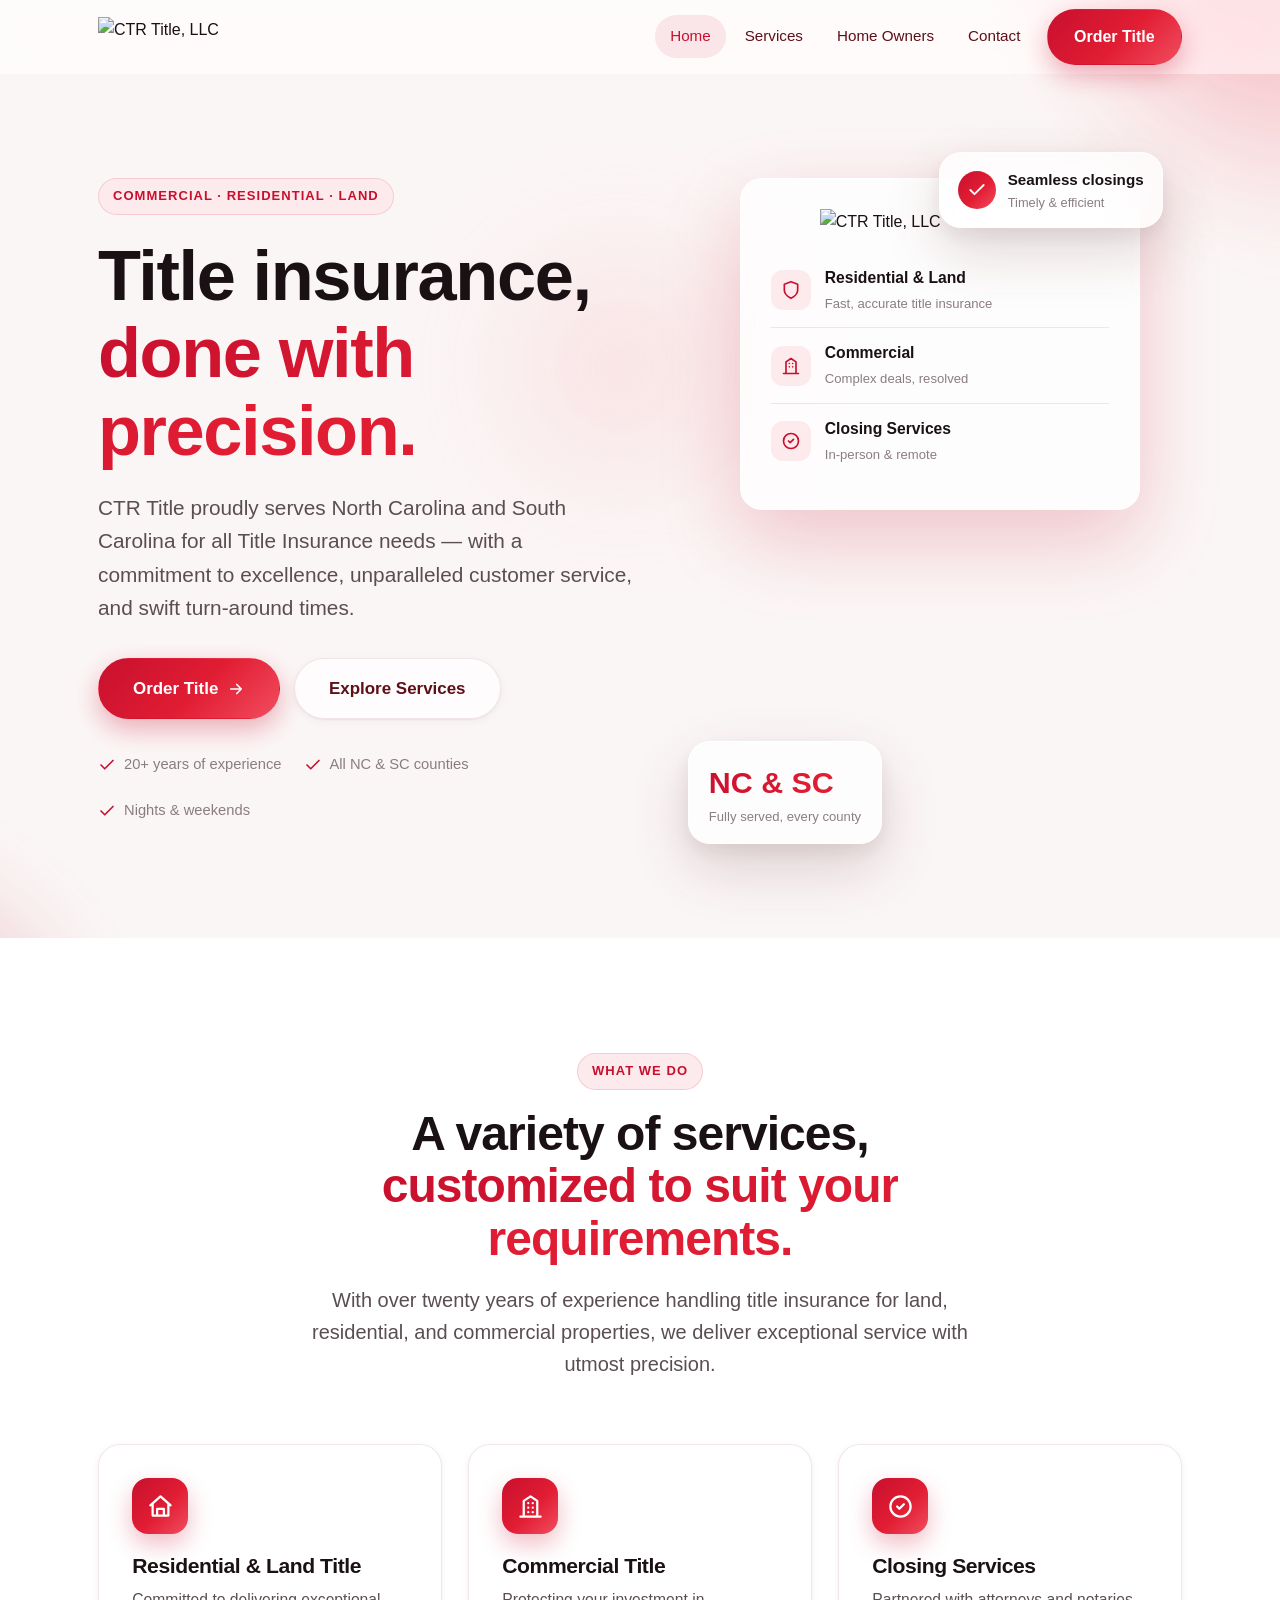
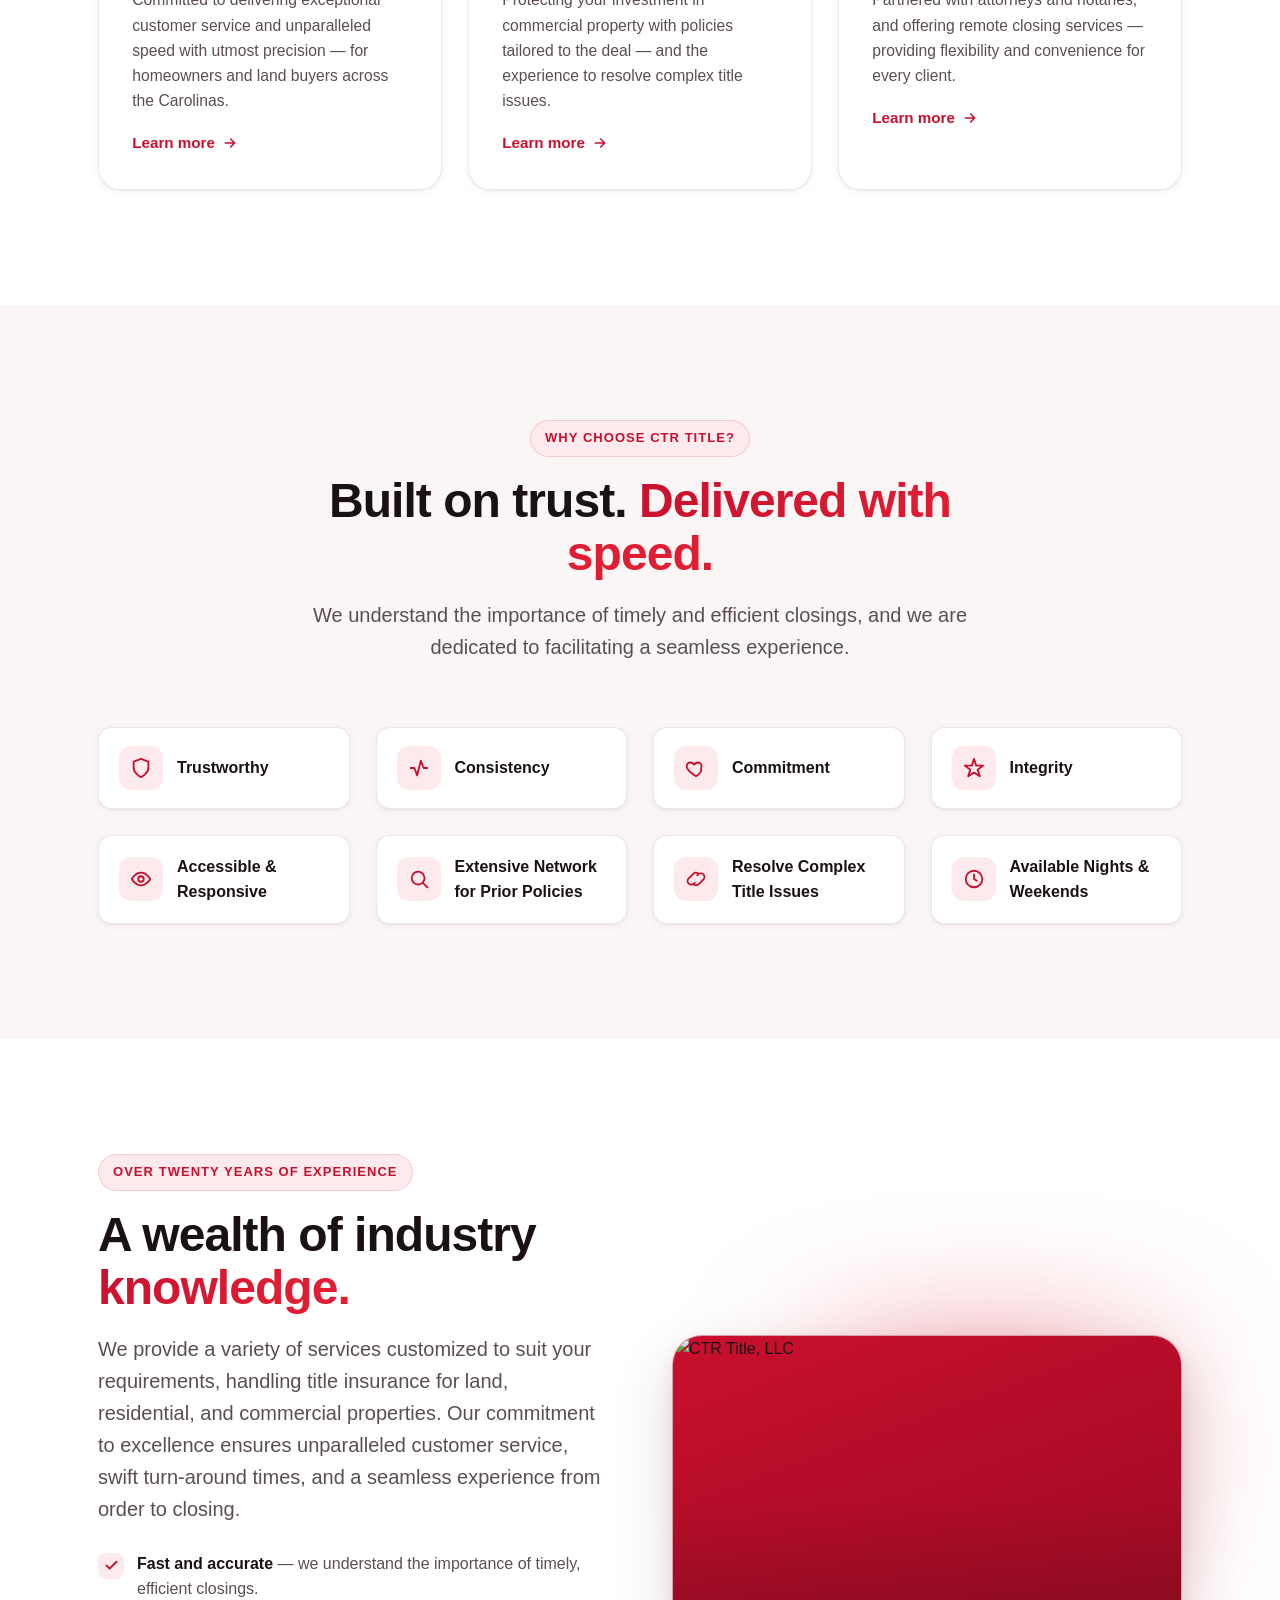
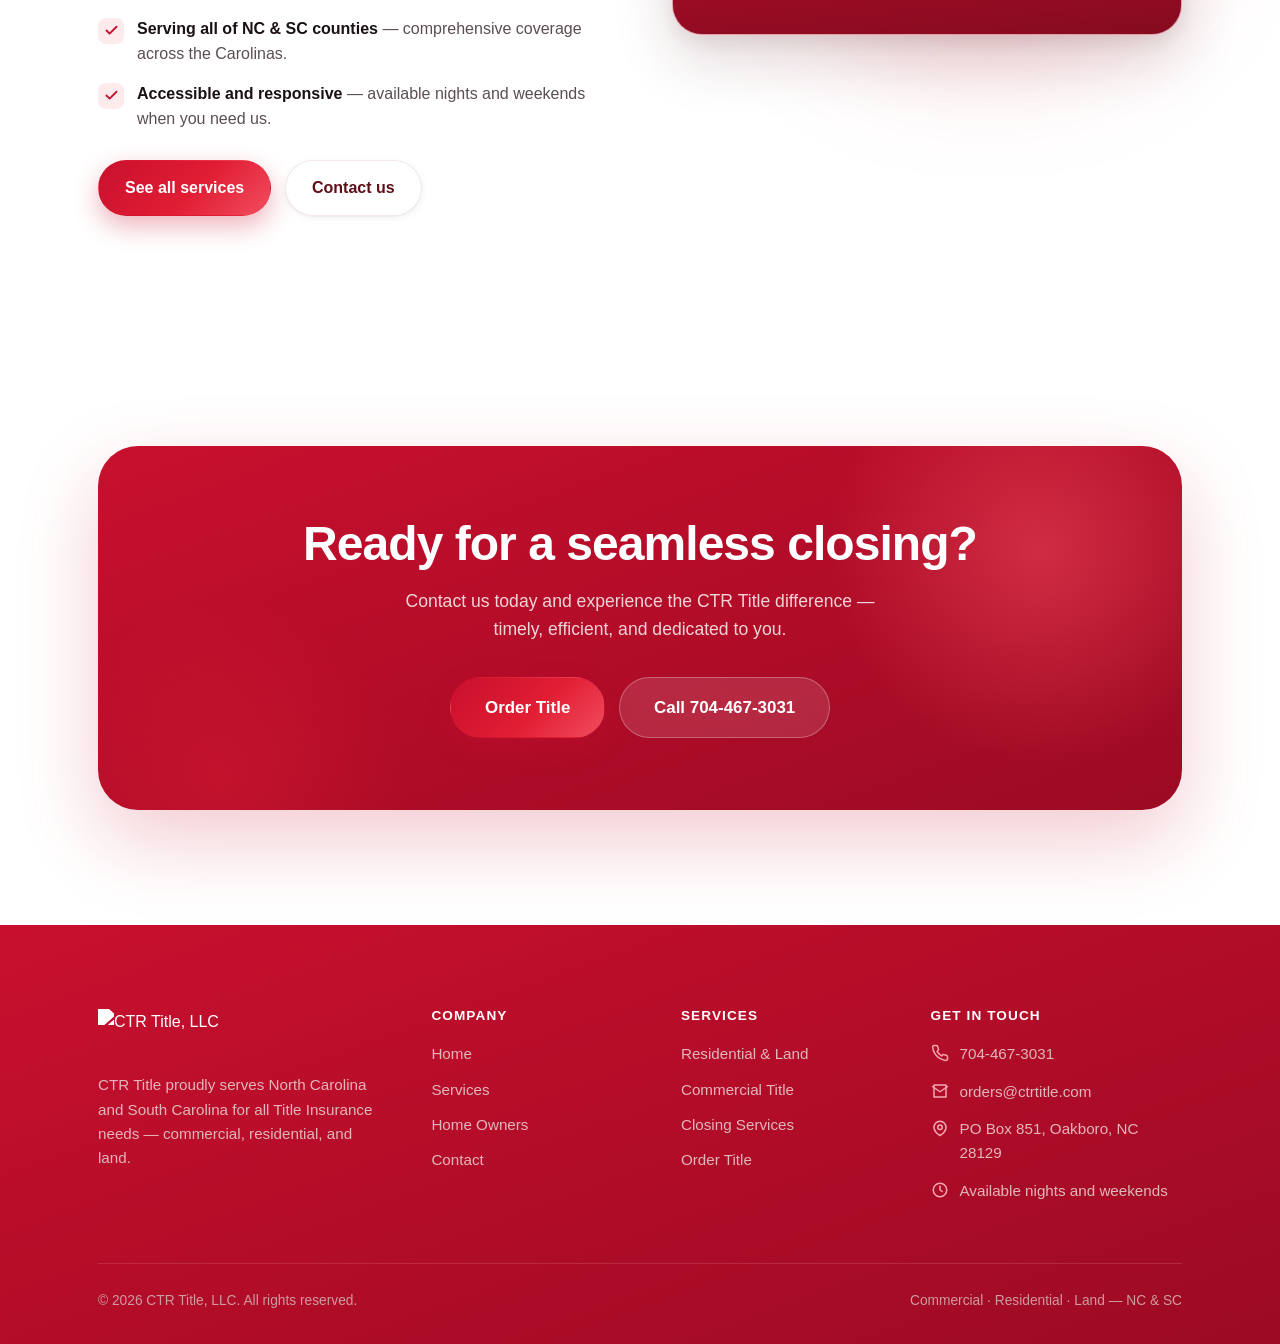
==== commit 5f6208d8: "Fix: single CTR red on dark panels, email CTA, remove stats section" ====
--- a/index.html
+++ b/index.html
@@ -25,7 +25,7 @@
         <a class="nav__link" href="services.html">Services</a>
         <a class="nav__link" href="home-owners.html">Home Owners</a>
         <a class="nav__link" href="contact.html">Contact</a>
-        <a class="btn btn-primary nav__cta" href="contact.html#order">Order Title</a>
+        <a class="btn btn-primary nav__cta" href="mailto:orders@ctrtitle.com?subject=Title%20Order">Order Title</a>
       </nav>
       <button class="nav__toggle" aria-label="Menu" aria-expanded="false"><span></span></button>
     </div>
@@ -43,7 +43,7 @@
             <h1>Title insurance,<br /><span class="gradient-text">done with precision.</span></h1>
             <p class="hero__sub">CTR Title proudly serves North Carolina and South Carolina for all Title Insurance needs — with a commitment to excellence, unparalleled customer service, and swift turn-around times.</p>
             <div class="hero__actions">
-              <a class="btn btn-primary btn-lg" href="contact.html#order">Order Title
+              <a class="btn btn-primary btn-lg" href="mailto:orders@ctrtitle.com?subject=Title%20Order">Order Title
                 <svg class="ico" viewBox="0 0 24 24" fill="none" stroke="currentColor" stroke-width="2.2" stroke-linecap="round" stroke-linejoin="round"><path d="M5 12h14M13 6l6 6-6 6"/></svg>
               </a>
               <a class="btn btn-ghost btn-lg" href="services.html">Explore Services</a>
@@ -168,22 +168,6 @@
       </div>
     </section>
 
-    <!-- ===== STATS (navy) ===== -->
-    <section class="section section--navy">
-      <div class="container">
-        <div class="sec-head reveal" style="max-width:640px;">
-          <span class="eyebrow">The CTR standard</span>
-          <h2 class="h-section" style="color:#fff;">Everything a closing should be.</h2>
-        </div>
-        <div class="stats">
-          <div class="stat reveal" data-delay="1"><div class="n"><span class="accent">20+</span></div><div class="l">Years of experience</div></div>
-          <div class="stat reveal" data-delay="2"><div class="n"><span class="accent">2</span></div><div class="l">States served — NC &amp; SC</div></div>
-          <div class="stat reveal" data-delay="3"><div class="n"><span class="accent">7</span></div><div class="l">Days a week availability</div></div>
-          <div class="stat reveal" data-delay="4"><div class="n"><span class="accent">3</span></div><div class="l">Property types covered</div></div>
-        </div>
-      </div>
-    </section>
-
     <!-- ===== CTA ===== -->
     <section class="section cta-band">
       <div class="container">
@@ -191,7 +175,7 @@
           <h2>Ready for a seamless closing?</h2>
           <p>Contact us today and experience the CTR Title difference — timely, efficient, and dedicated to you.</p>
           <div class="hero__actions">
-            <a class="btn btn-primary btn-lg" href="contact.html#order">Order Title</a>
+            <a class="btn btn-primary btn-lg" href="mailto:orders@ctrtitle.com?subject=Title%20Order">Order Title</a>
             <a class="btn btn-light btn-lg" href="tel:7044673031">Call 704-467-3031</a>
           </div>
         </div>
@@ -222,7 +206,7 @@
             <a href="services.html#residential">Residential &amp; Land</a>
             <a href="services.html#commercial">Commercial Title</a>
             <a href="services.html#closing">Closing Services</a>
-            <a href="contact.html#order">Order Title</a>
+            <a href="mailto:orders@ctrtitle.com?subject=Title%20Order">Order Title</a>
           </div>
         </div>
         <div>
--- a/assets/css/styles.css
+++ b/assets/css/styles.css
@@ -26,8 +26,8 @@
 
   /* Gradients */
   --grad-brand: linear-gradient(135deg, #c8102e 0%, #e11d33 55%, #f24d5f 100%);
-  --grad-navy: linear-gradient(160deg, #4a0b12 0%, #5e0f18 55%, #7d1420 100%);
-  --grad-text: linear-gradient(120deg, #5e0f18 0%, #c8102e 60%, #e11d33 100%);
+  --grad-navy: linear-gradient(160deg, #c8102e 0%, #b00c28 55%, #9c0b23 100%);
+  --grad-text: linear-gradient(120deg, #c8102e 0%, #e11d33 70%);
 
   /* Elevation (soft, Apple-like) */
   --shadow-sm: 0 1px 2px rgba(60, 10, 15, 0.06), 0 2px 8px rgba(60, 10, 15, 0.05);
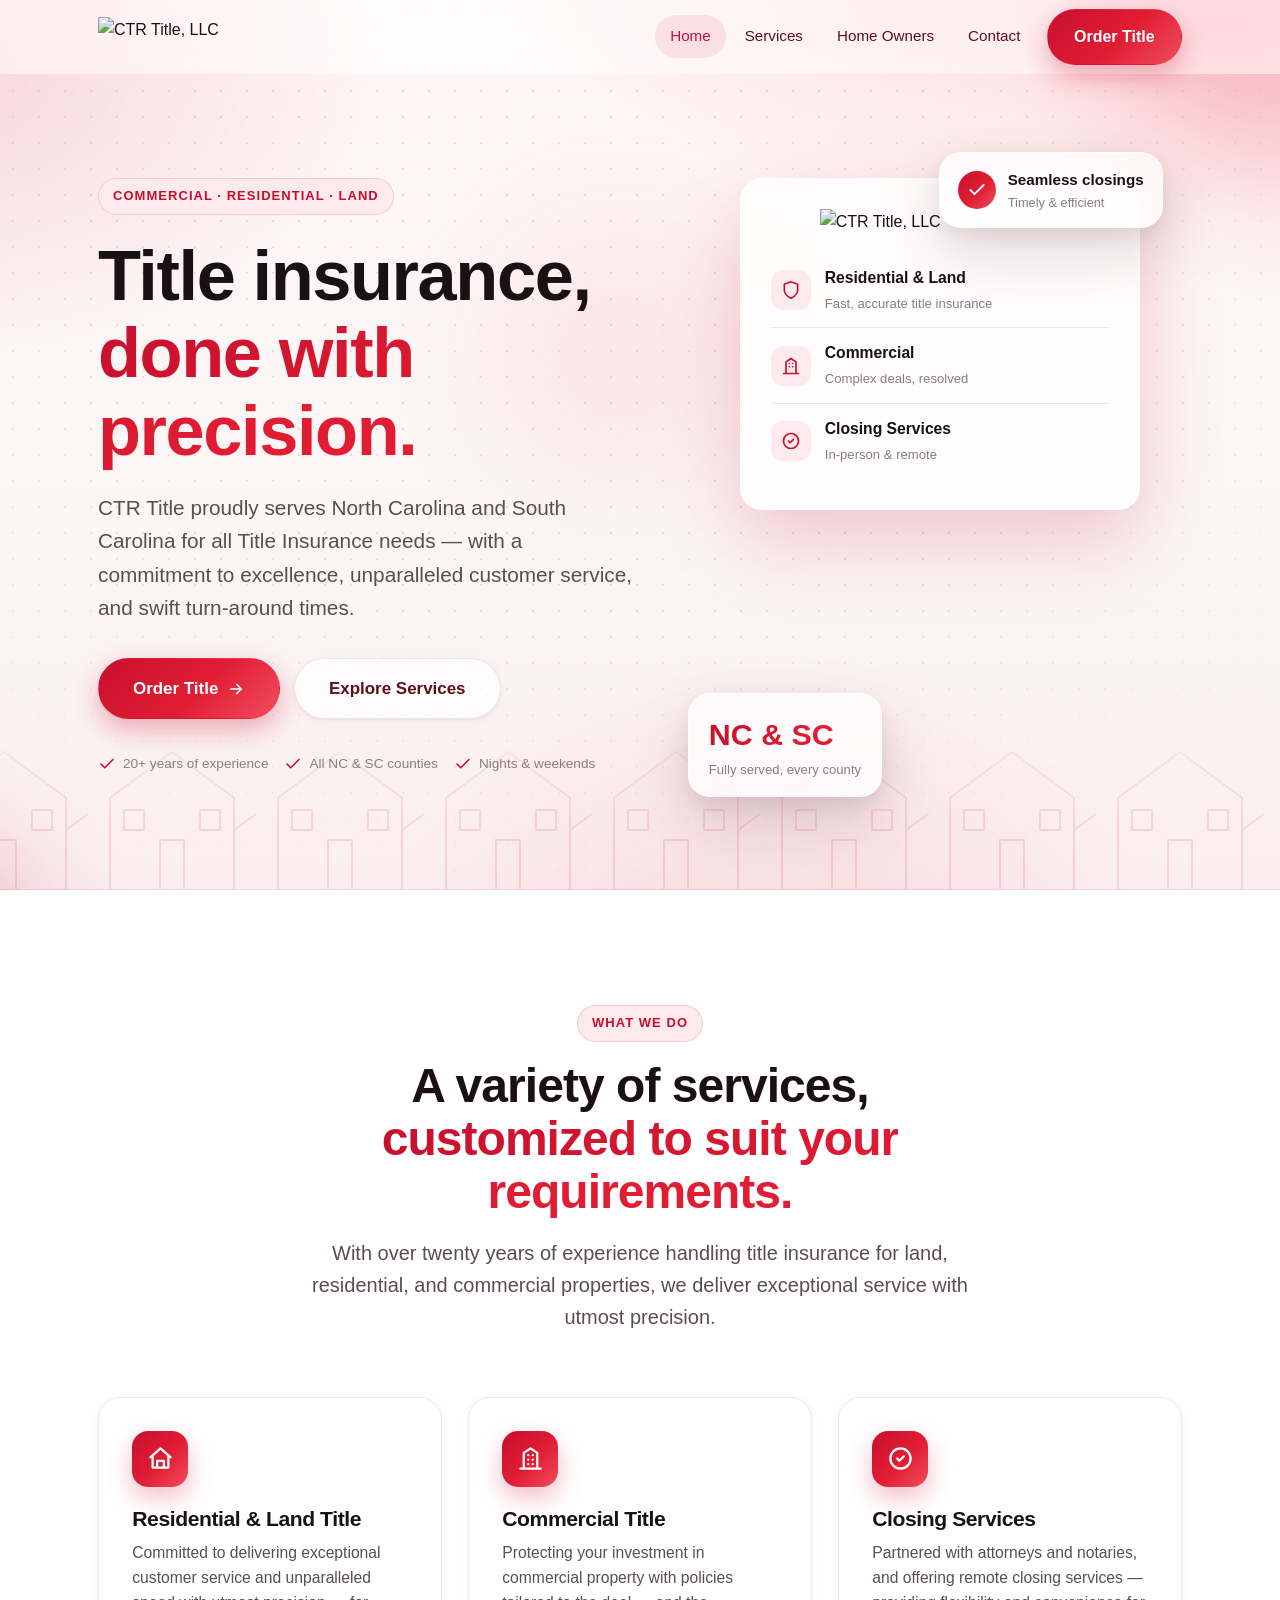
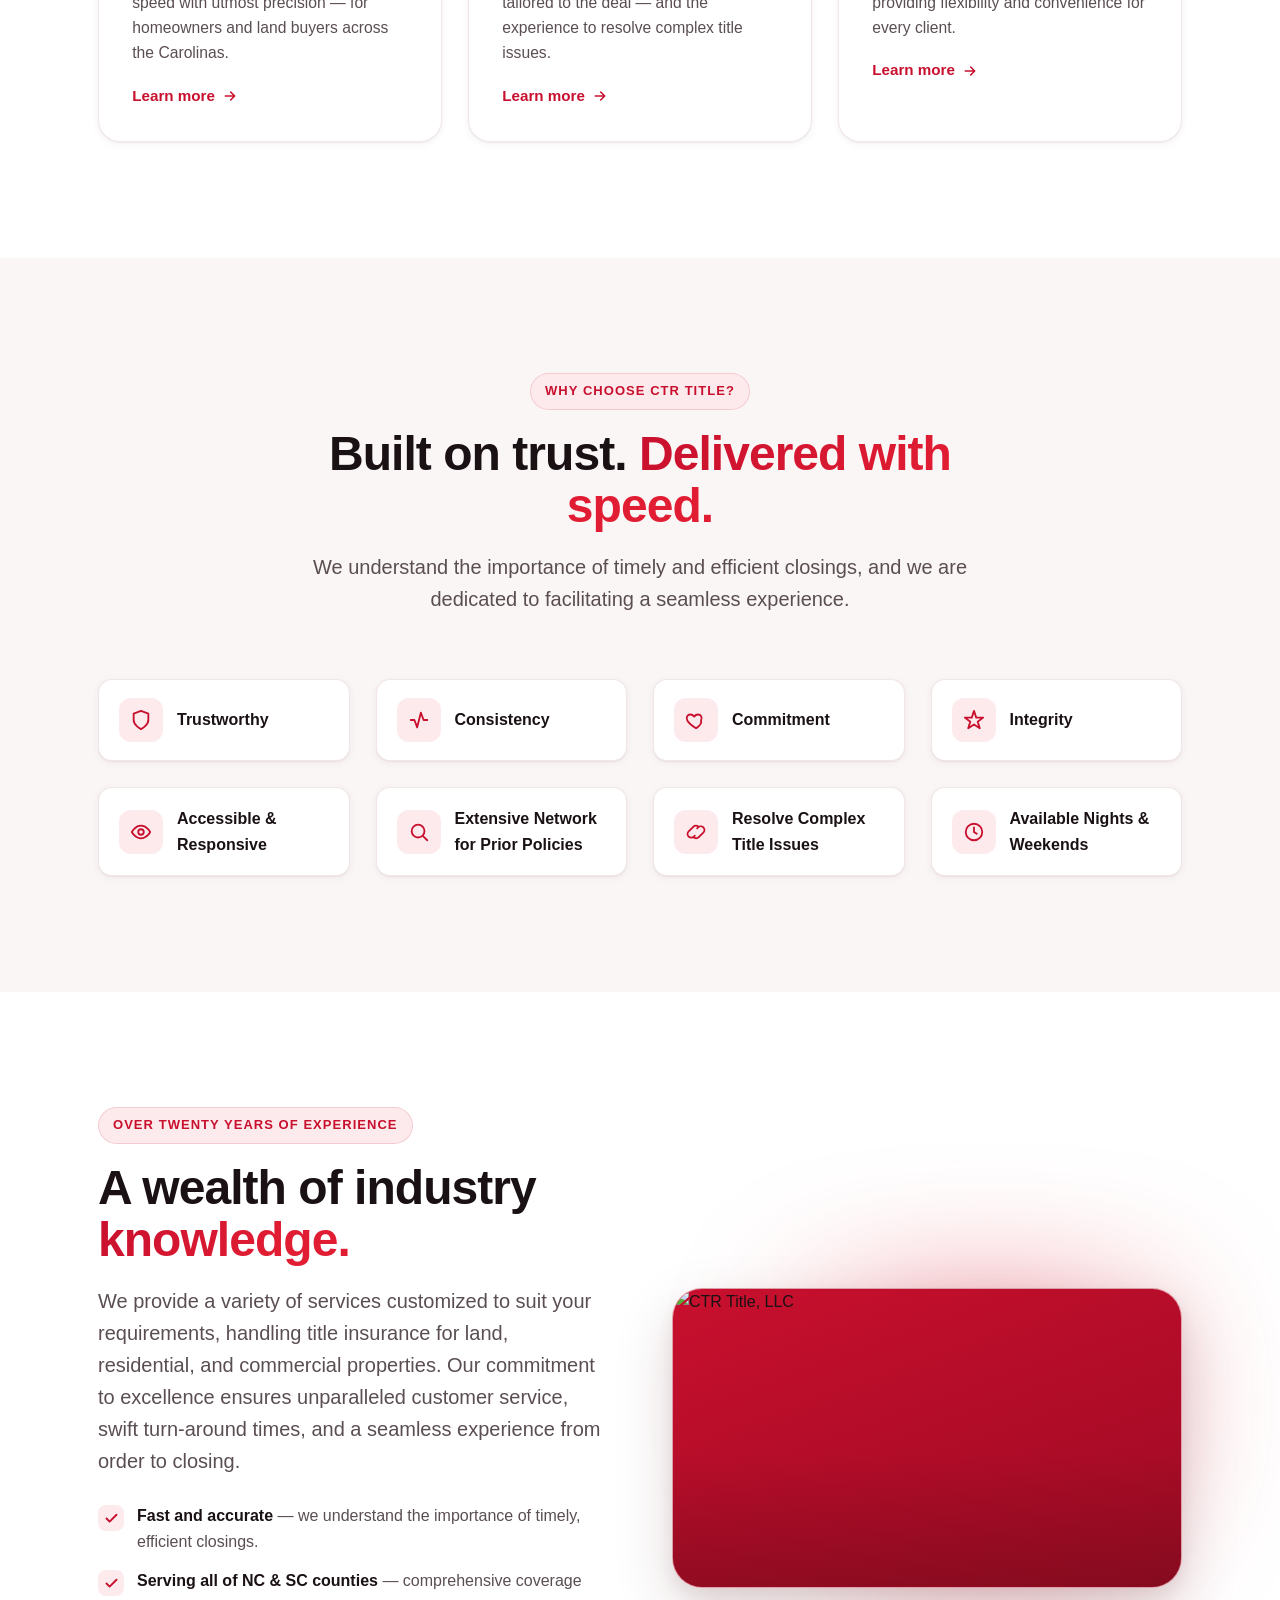
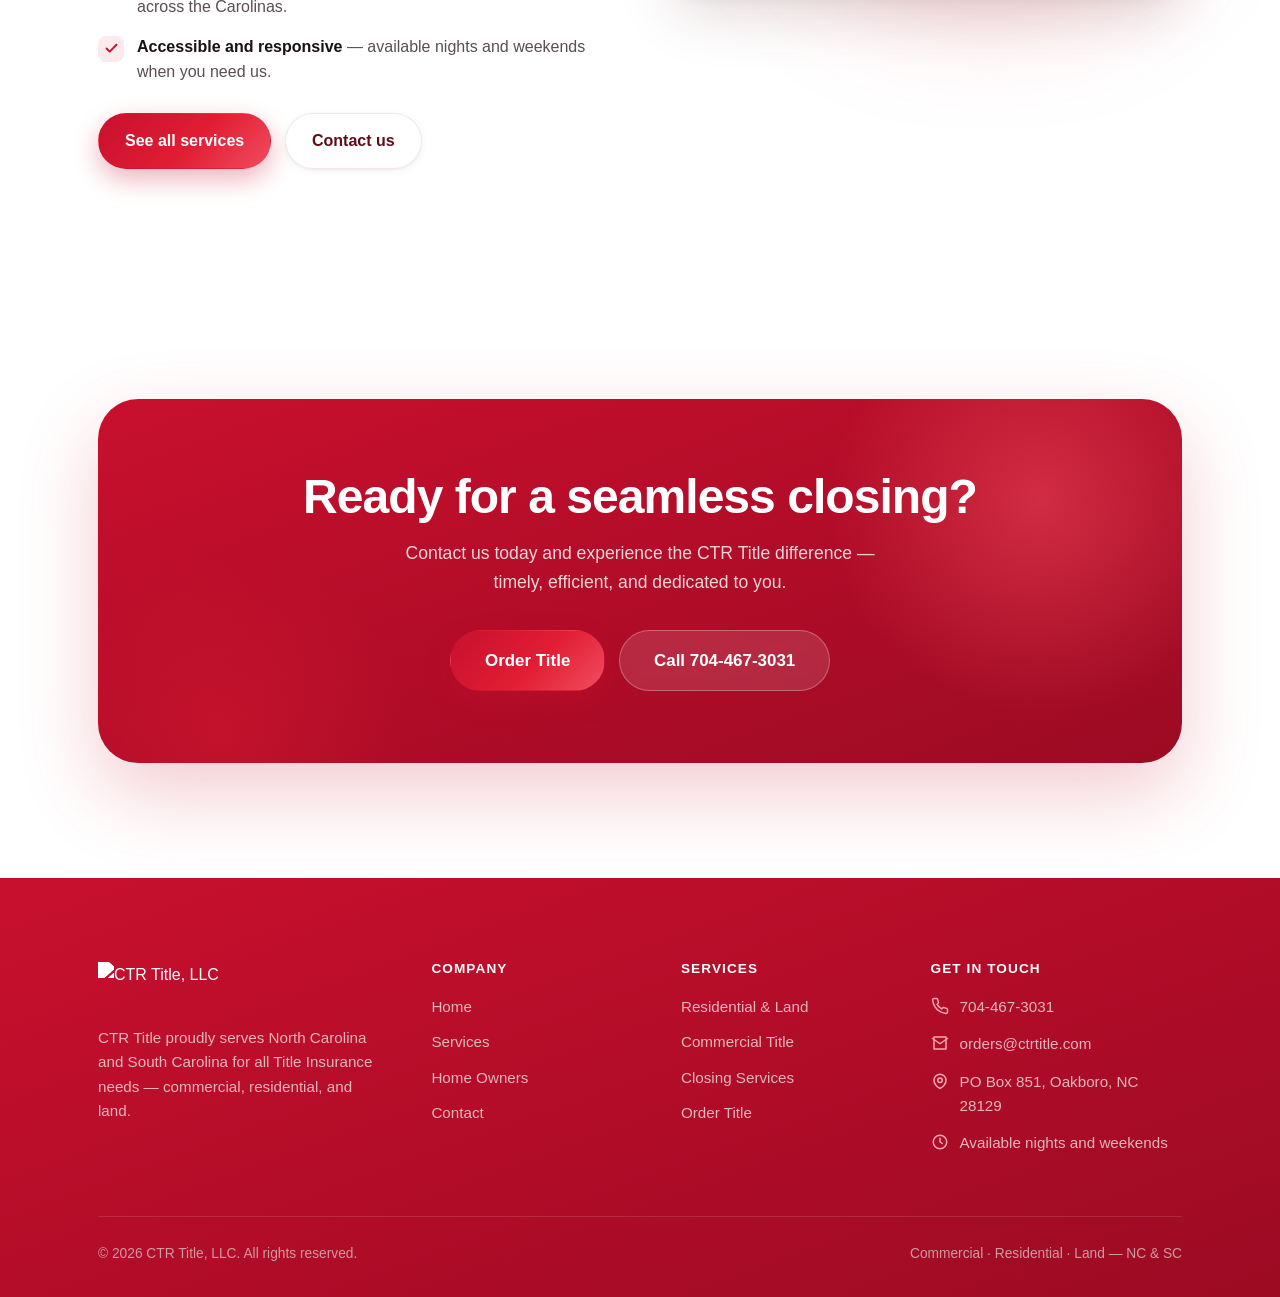
==== commit 231cea72: "Hero: red dot texture + corner glow + rooftop skyline; trust badges on one line" ====
--- a/index.html
+++ b/index.html
@@ -35,6 +35,8 @@
     <!-- ===== HERO ===== -->
     <section class="hero">
       <div class="hero__bg"></div>
+      <div class="hero__pattern"></div>
+      <div class="hero__skyline" aria-hidden="true"><svg viewBox="0 0 1440 210" preserveAspectRatio="xMidYMax slice" fill="none" stroke="currentColor" stroke-width="2" stroke-linejoin="round"><defs><pattern id="ctrHouses" x="0" y="0" width="168" height="210" patternUnits="userSpaceOnUse"><path d="M22 210 V118 L84 72 L146 118 V210 Z"/><path d="M72 210 V160 H96 V210"/><rect x="36" y="130" width="20" height="20"/><rect x="112" y="130" width="20" height="20"/><path d="M146 210 V150 L176 128 L206 150 V210"/></pattern></defs><rect x="0" y="0" width="1440" height="210" fill="url(#ctrHouses)"/></svg></div>
       <div class="hero__mesh"><span class="blob blob--1"></span><span class="blob blob--2"></span><span class="blob blob--3"></span></div>
       <div class="container">
         <div class="hero__grid">
--- a/assets/css/styles.css
+++ b/assets/css/styles.css
@@ -159,7 +159,22 @@
 /* ---------- Hero ---------- */
 .hero { position: relative; padding-top: calc(var(--nav-h) + clamp(48px, 9vw, 104px));
   padding-bottom: clamp(60px, 9vw, 120px); overflow: hidden; }
-.hero__bg { position: absolute; inset: 0; z-index: -2; background: var(--cloud); }
+.hero__bg { position: absolute; inset: 0; z-index: -3;
+  background:
+    radial-gradient(1100px 560px at 88% -12%, rgba(242,77,95,0.22), transparent 60%),
+    radial-gradient(820px 520px at -6% 8%, rgba(200,16,46,0.14), transparent 55%),
+    radial-gradient(700px 700px at 60% 120%, rgba(225,29,51,0.12), transparent 60%),
+    linear-gradient(180deg, #fff5f6 0%, var(--cloud) 60%, #fbeef0 100%); }
+.hero__pattern { position: absolute; inset: 0; z-index: -3; pointer-events: none;
+  background-image: radial-gradient(rgba(200,16,46,0.13) 1.2px, transparent 1.4px);
+  background-size: 26px 26px;
+  -webkit-mask-image: radial-gradient(ellipse 80% 70% at 45% 35%, #000 45%, transparent 100%);
+  mask-image: radial-gradient(ellipse 80% 70% at 45% 35%, #000 45%, transparent 100%); }
+.hero__skyline { position: absolute; left: 0; right: 0; bottom: 0; height: 210px; z-index: -3;
+  color: var(--blue-600); opacity: 0.12; pointer-events: none;
+  -webkit-mask-image: linear-gradient(180deg, transparent 0%, #000 72%);
+  mask-image: linear-gradient(180deg, transparent 0%, #000 72%); }
+.hero__skyline svg { width: 100%; height: 100%; display: block; }
 .hero__mesh { position: absolute; inset: -20%; z-index: -1; filter: blur(60px); opacity: .9; }
 .blob { position: absolute; border-radius: 50%; }
 .blob--1 { width: 46vw; height: 46vw; max-width: 620px; max-height: 620px; top: -14%; right: -8%;
@@ -176,8 +191,8 @@
 .hero h1 { font-size: clamp(2.6rem, 6.4vw, 4.4rem); font-weight: 700; margin: 22px 0 0; }
 .hero__sub { margin-top: 22px; font-size: clamp(1.08rem, 1.7vw, 1.3rem); color: var(--slate); max-width: 52ch; }
 .hero__actions { margin-top: 34px; display: flex; flex-wrap: wrap; gap: 14px; }
-.hero__trust { margin-top: 34px; display: flex; flex-wrap: wrap; gap: 22px; align-items: center; color: var(--slate-light); font-size: 0.92rem; }
-.hero__trust span { display: inline-flex; align-items: center; gap: 8px; font-weight: 500; }
+.hero__trust { margin-top: 34px; display: flex; flex-wrap: nowrap; gap: 16px; align-items: center; color: var(--slate-light); font-size: 0.85rem; }
+.hero__trust span { display: inline-flex; align-items: center; gap: 7px; font-weight: 500; white-space: nowrap; }
 
 /* Floating hero card cluster */
 .hero__visual { position: relative; height: 100%; min-height: 380px; }
@@ -429,3 +444,5 @@
   * { animation: none !important; scroll-behavior: auto !important; }
   .reveal { opacity: 1; transform: none; }
 }
+
+@media (max-width: 820px){ .hero__trust { flex-wrap: wrap; gap: 12px 18px; } }
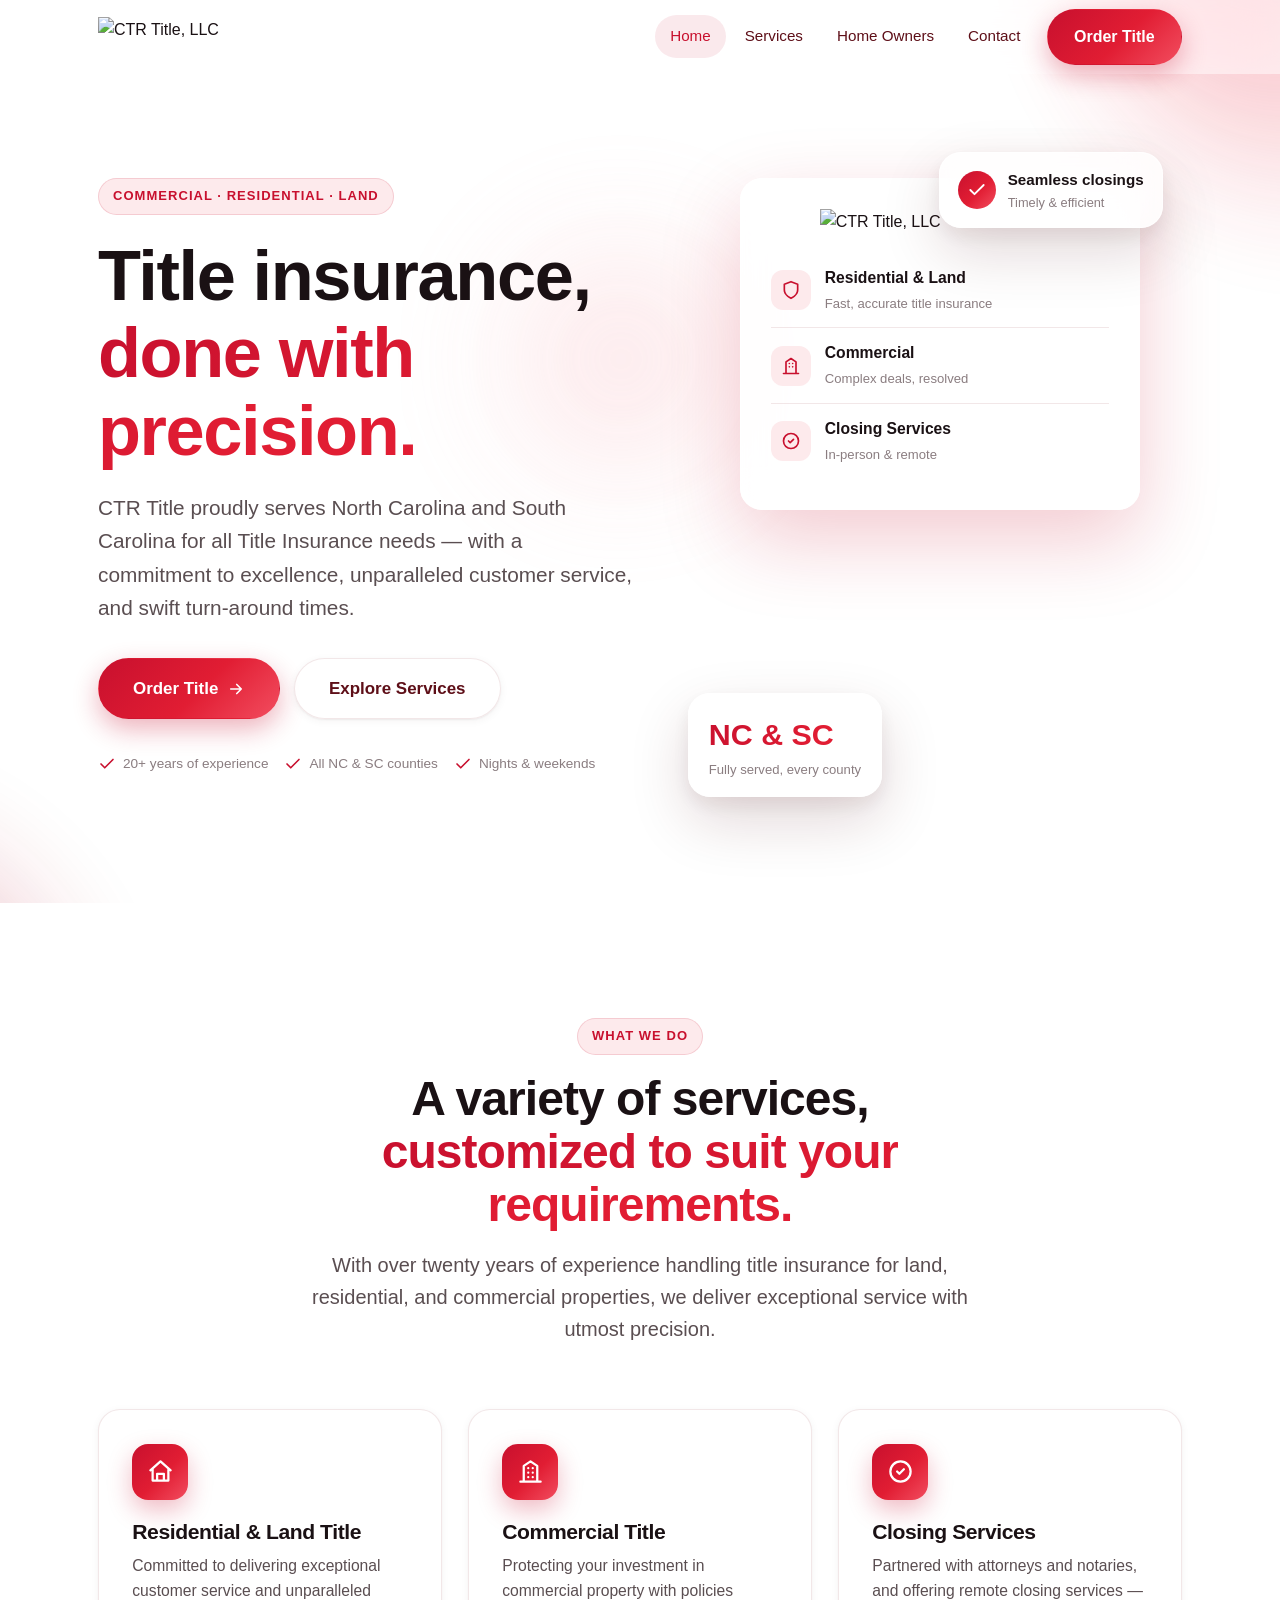
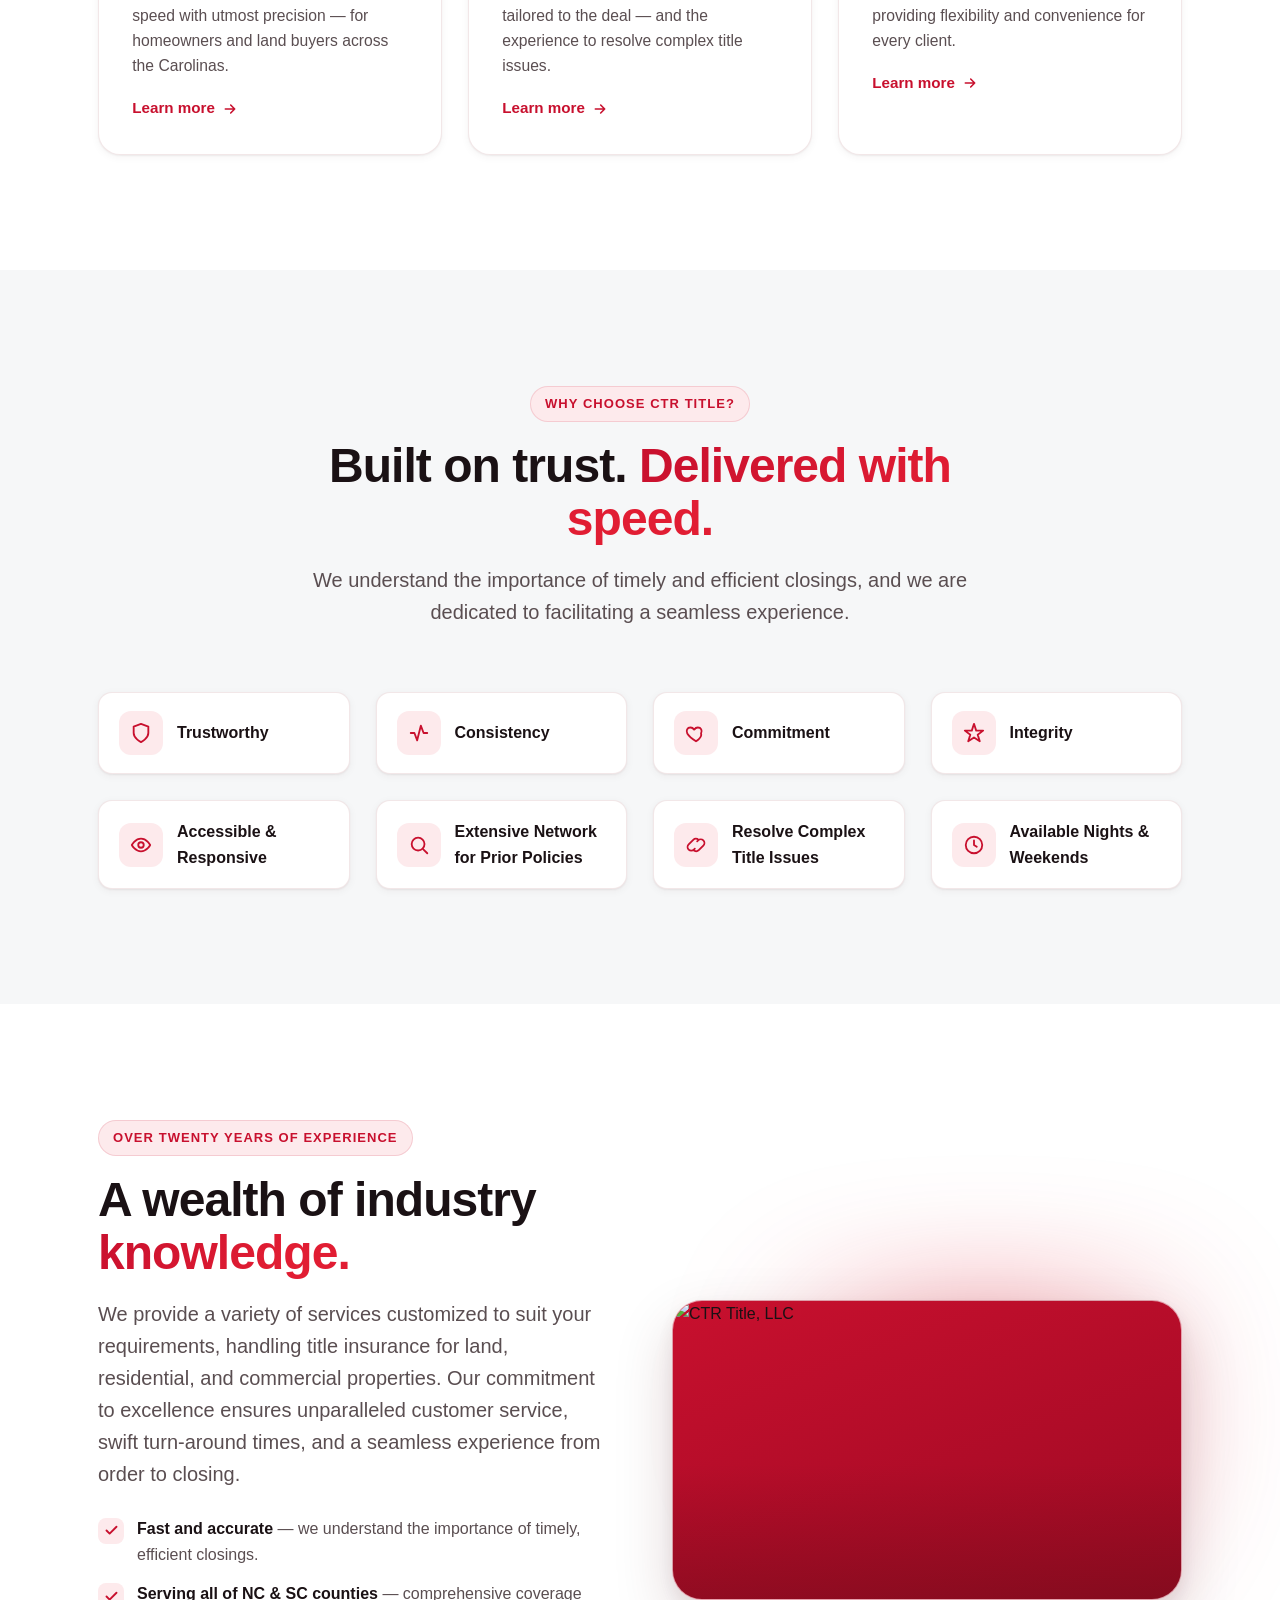
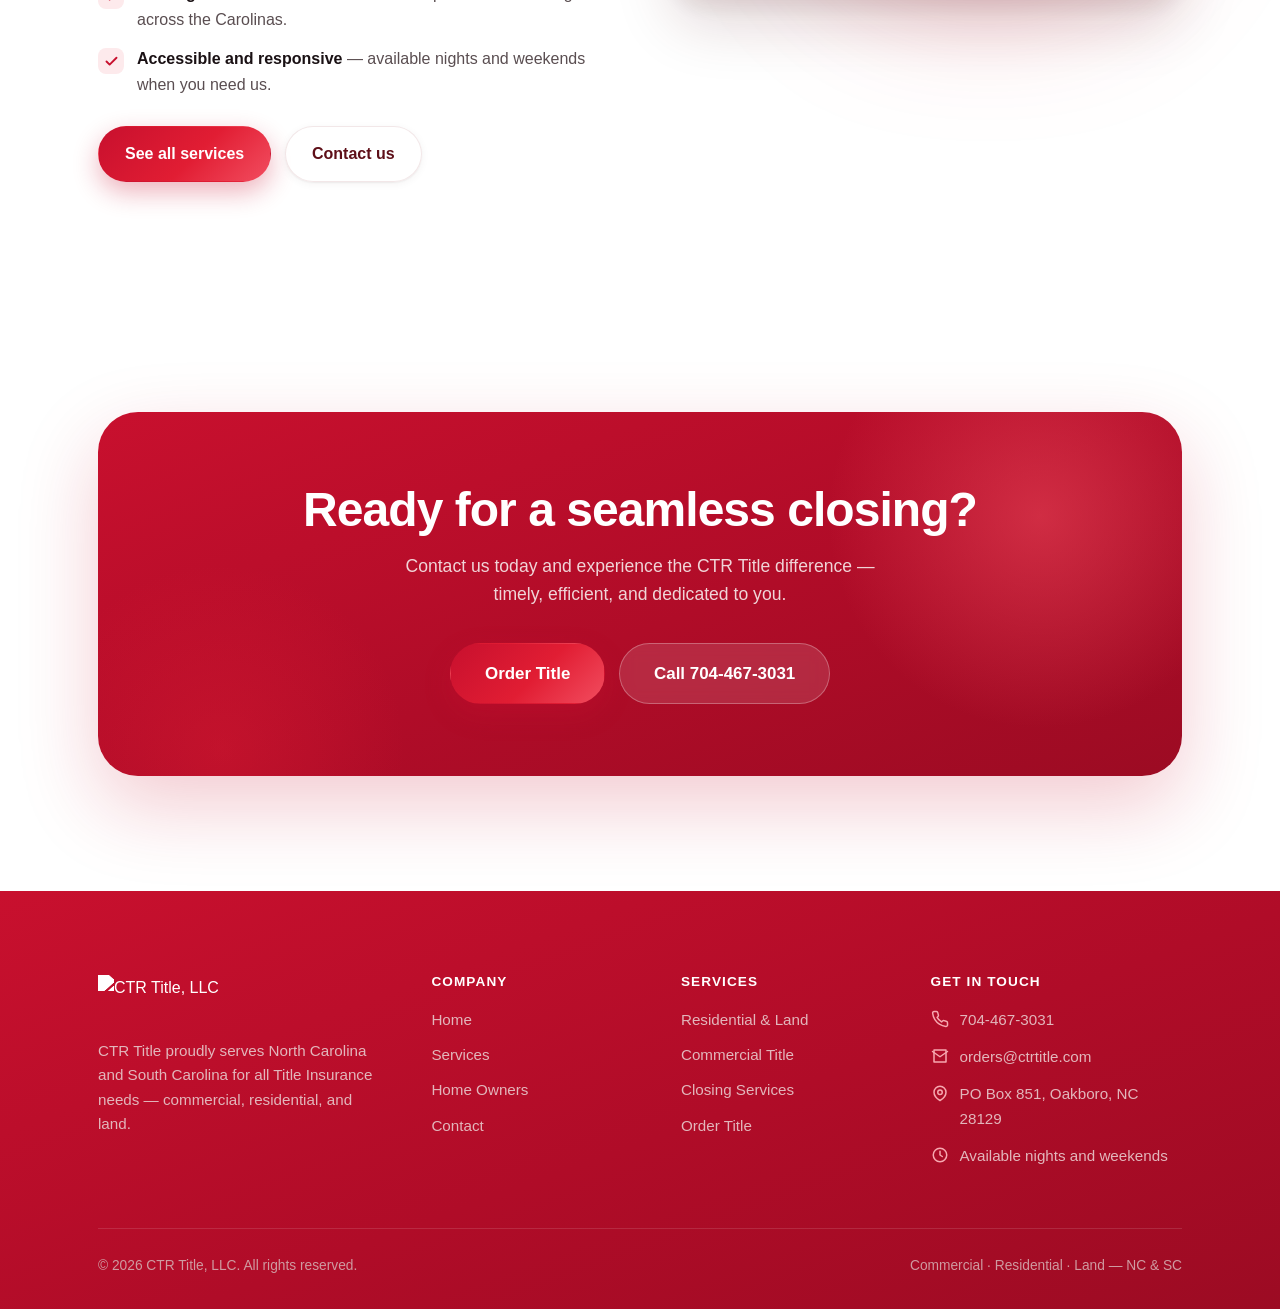
==== commit 159e3d56: "Hero: real red-roof neighborhood photo; remove dots/skyline/pink" ====
--- a/index.html
+++ b/index.html
@@ -35,8 +35,6 @@
     <!-- ===== HERO ===== -->
     <section class="hero">
       <div class="hero__bg"></div>
-      <div class="hero__pattern"></div>
-      <div class="hero__skyline" aria-hidden="true"><svg viewBox="0 0 1440 210" preserveAspectRatio="xMidYMax slice" fill="none" stroke="currentColor" stroke-width="2" stroke-linejoin="round"><defs><pattern id="ctrHouses" x="0" y="0" width="168" height="210" patternUnits="userSpaceOnUse"><path d="M22 210 V118 L84 72 L146 118 V210 Z"/><path d="M72 210 V160 H96 V210"/><rect x="36" y="130" width="20" height="20"/><rect x="112" y="130" width="20" height="20"/><path d="M146 210 V150 L176 128 L206 150 V210"/></pattern></defs><rect x="0" y="0" width="1440" height="210" fill="url(#ctrHouses)"/></svg></div>
       <div class="hero__mesh"><span class="blob blob--1"></span><span class="blob blob--2"></span><span class="blob blob--3"></span></div>
       <div class="container">
         <div class="hero__grid">
--- a/assets/css/styles.css
+++ b/assets/css/styles.css
@@ -20,7 +20,7 @@
   --slate: #5a4e51;
   --slate-light: #8a7d80;
   --mist: #fdeaec;
-  --cloud: #fbf6f6;
+  --cloud: #f6f7f8;
   --white: #ffffff;
   --line: rgba(125, 20, 32, 0.10);
 
@@ -158,22 +158,23 @@
 
 /* ---------- Hero ---------- */
 .hero { position: relative; padding-top: calc(var(--nav-h) + clamp(48px, 9vw, 104px));
-  padding-bottom: clamp(60px, 9vw, 120px); overflow: hidden; }
+  padding-bottom: clamp(84px, 10vw, 150px); overflow: hidden; }
 .hero__bg { position: absolute; inset: 0; z-index: -3;
-  background:
-    radial-gradient(1100px 560px at 88% -12%, rgba(242,77,95,0.22), transparent 60%),
-    radial-gradient(820px 520px at -6% 8%, rgba(200,16,46,0.14), transparent 55%),
-    radial-gradient(700px 700px at 60% 120%, rgba(225,29,51,0.12), transparent 60%),
-    linear-gradient(180deg, #fff5f6 0%, var(--cloud) 60%, #fbeef0 100%); }
+  background-color: #fff;
+  background-image:
+    linear-gradient(180deg, rgba(255,255,255,0) 50%, #ffffff 97%),
+    linear-gradient(90deg, #ffffff 0%, rgba(255,255,255,0.93) 30%, rgba(255,255,255,0.55) 60%, rgba(255,255,255,0.12) 100%),
+    url('../img/hero.jpg');
+  background-size: cover; background-position: center right; background-repeat: no-repeat; }
 .hero__pattern { position: absolute; inset: 0; z-index: -3; pointer-events: none;
   background-image: radial-gradient(rgba(200,16,46,0.13) 1.2px, transparent 1.4px);
   background-size: 26px 26px;
   -webkit-mask-image: radial-gradient(ellipse 80% 70% at 45% 35%, #000 45%, transparent 100%);
   mask-image: radial-gradient(ellipse 80% 70% at 45% 35%, #000 45%, transparent 100%); }
-.hero__skyline { position: absolute; left: 0; right: 0; bottom: 0; height: 210px; z-index: -3;
-  color: var(--blue-600); opacity: 0.12; pointer-events: none;
-  -webkit-mask-image: linear-gradient(180deg, transparent 0%, #000 72%);
-  mask-image: linear-gradient(180deg, transparent 0%, #000 72%); }
+.hero__skyline { position: absolute; left: 0; right: 0; bottom: 0; height: 200px; z-index: -3;
+  color: var(--blue-600); opacity: 0.09; pointer-events: none;
+  -webkit-mask-image: linear-gradient(180deg, transparent 0%, #000 52%);
+  mask-image: linear-gradient(180deg, transparent 0%, #000 52%); }
 .hero__skyline svg { width: 100%; height: 100%; display: block; }
 .hero__mesh { position: absolute; inset: -20%; z-index: -1; filter: blur(60px); opacity: .9; }
 .blob { position: absolute; border-radius: 50%; }
